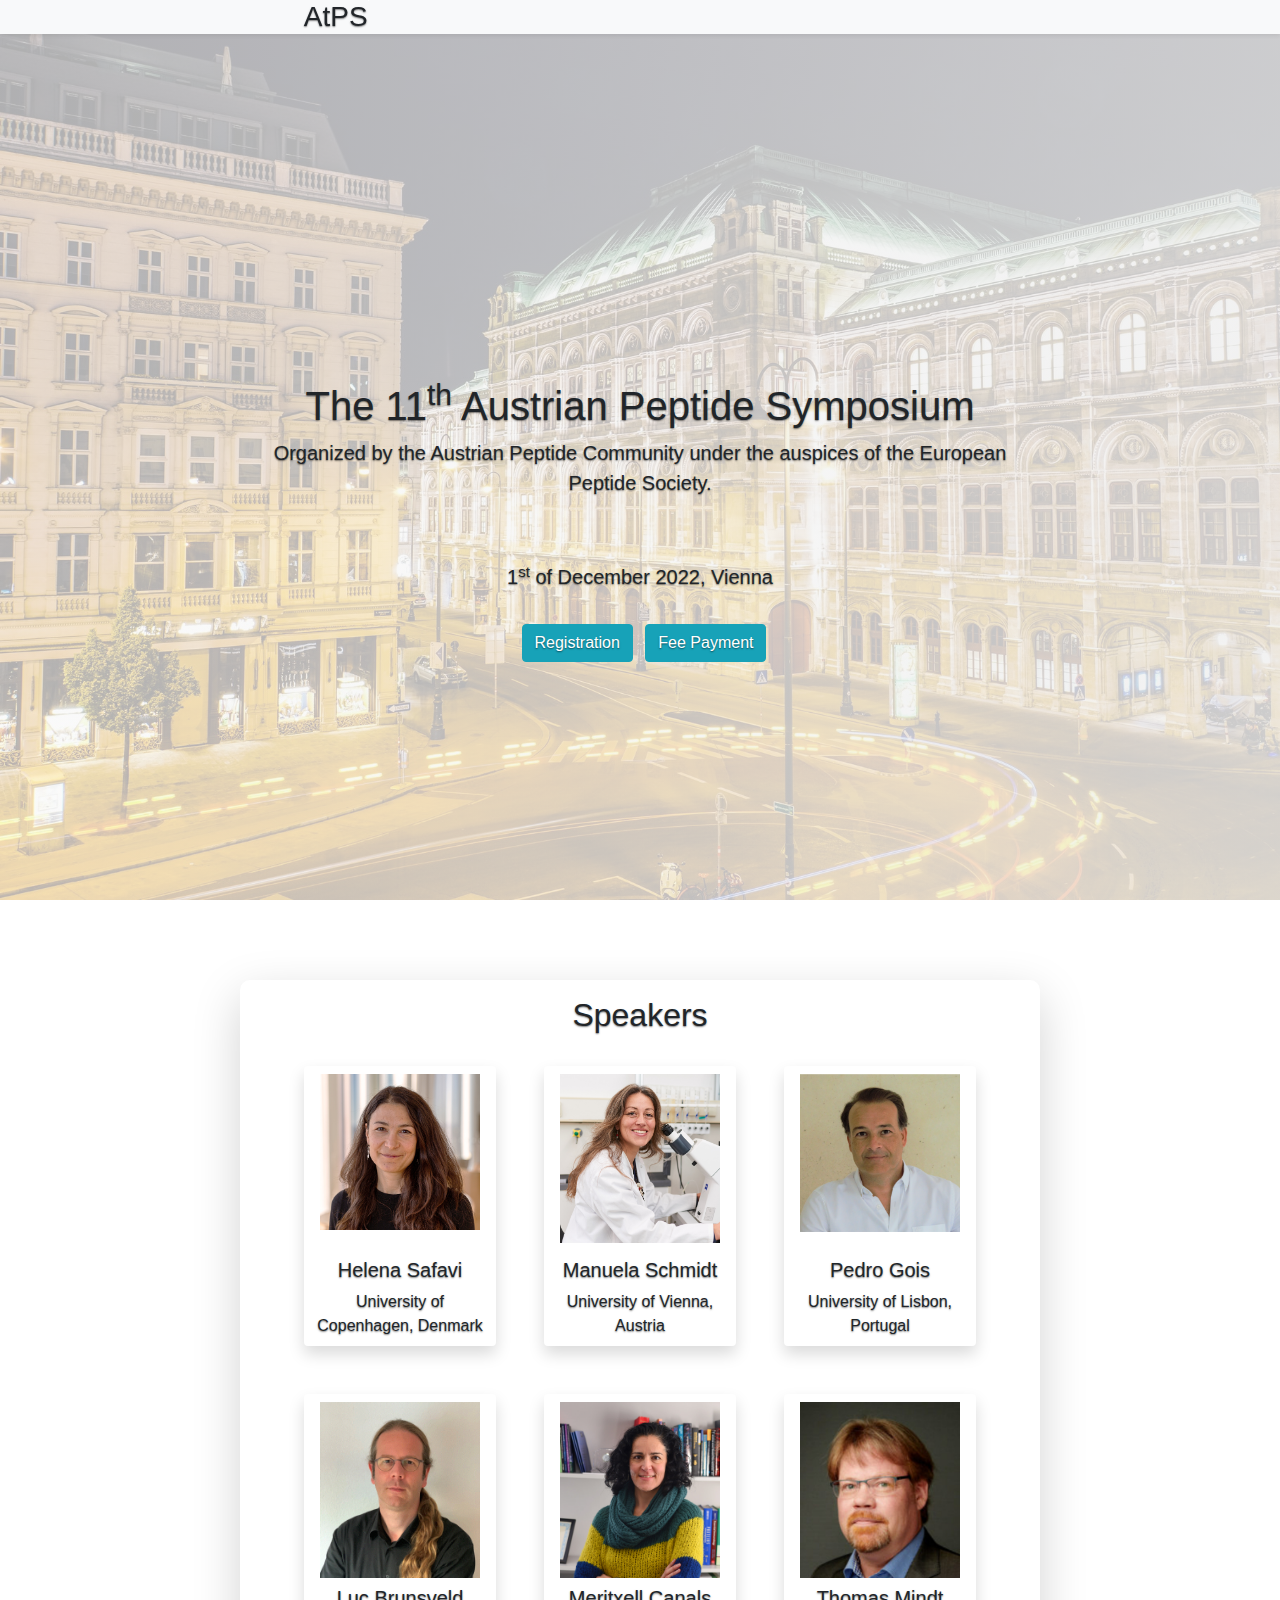
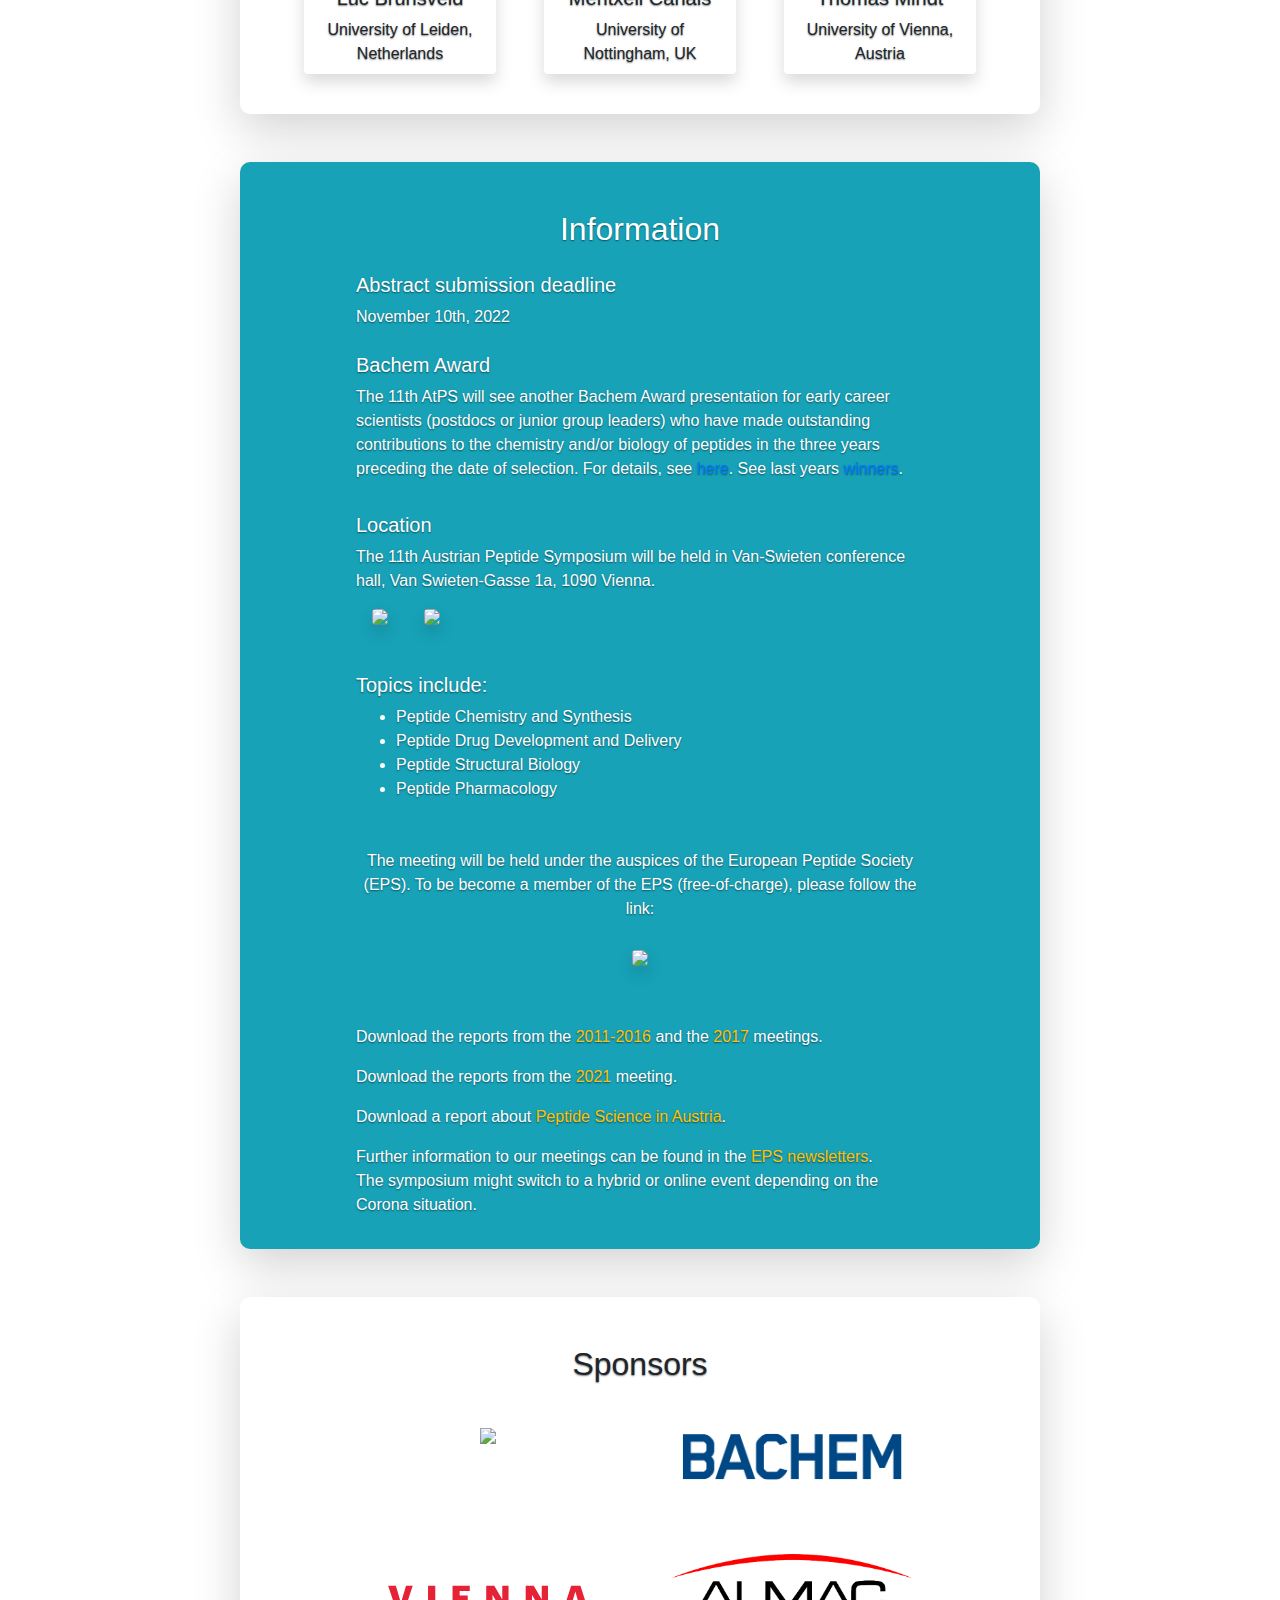
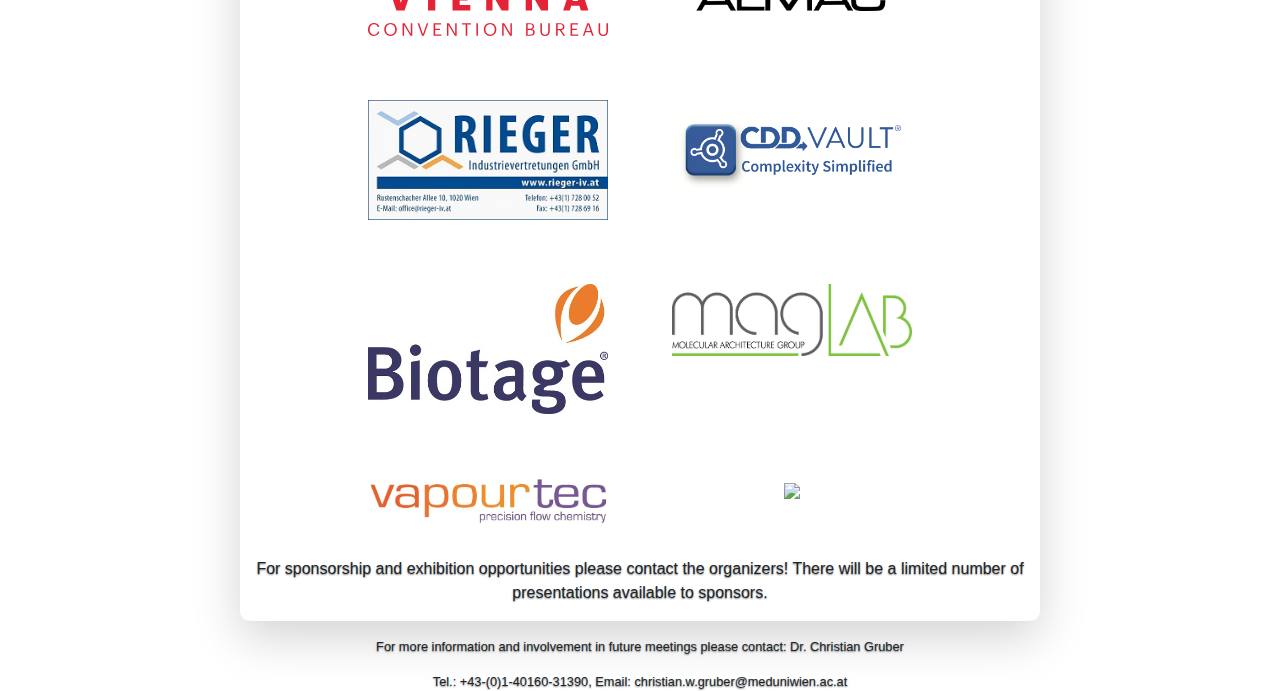
==== index.html @ 0e9b8c6a "Update sponsors" ====
<!doctype html>
<html lang="en">
  <head>
    <meta charset="utf-8">
    <meta name="viewport" content="width=device-width, initial-scale=1, shrink-to-fit=no">
    <meta name="image" property="og:image" content="https://austrianpeptides.org/img/atpsLogo.png">
    <title>Austrian Peptide Symposium</title>

    <!-- Bootstrap core CSS -->
    <link href="css/bootstrap.css" rel="stylesheet">

    <link href="css/styles.css" rel="stylesheet">
    <link rel="shortcut icon" type="image/jpg" href="favicon.ico"/>

  </head>
  <body class="text-center" id="background-picture">
    <div class="main-container w-100 h-100 p-3 mx-auto flex-column">
      <header class="masthead position-fixed fixed-top bg-light shadow-sm">
        <div class="w-100 d-flex justify-content-around">
          <div>
            <h3 class="masthead-brand">AtPS</h3>
	    <div style="width:1px; height:1px; overflow:hidden">
	    <img src="img/atpsLogo.png" /></div>
          </div>
          <div>
            <nav class="nav nav-masthead justify-content-center">
            </nav>
          </div>
        </div>
      </header>

      <div class="page d-flex align-items-center w-100 h-100" id="home">
        <div>
          <h1 class="main-heading">The 11<sup>th</sup> Austrian Peptide Symposium</h1>
          <p class="lead">Organized by the Austrian Peptide Community under the auspices of the European Peptide Society.</p>
          <p class="lead pt-5">1<sup>st</sup> of December 2022, Vienna </p>
          <div>
	    <a class="btn btn-info mt-3 ml-2" href="register">Registration</a>
	    <a class="btn btn-info mt-3 ml-2"
		      href="https://payment.meduniwien.ac.at/peptidsymposium/">
	      Fee Payment</a>
          </div>
        </div>
      </div>

      <div class="page shadow-lg bg-white p-3" id="speakers">
        <h2>Speakers</h2>
        <div class="d-flex justify-content-center flex-wrap">
          <div class="speaker m-4 p-2 shadow rounded">
            <div class="profile-pic">
	      <img src="img/Safav.jpg"></div>
              <h5 class="mt-2">Helena Safavi</h5>
              <div>University of Copenhagen, Denmark</div>
          </div>
	  <div class="speaker m-4 p-2 shadow rounded">
            <div class="profile-pic">
	      <img src="img/schmidt.jpg"></div>
              <h5 class="mt-2">Manuela Schmidt</h5>
              <div>University of Vienna, Austria</div>
          </div>
	  <div class="speaker m-4 p-2 shadow rounded">
            <div class="profile-pic">
	      <img src="img/gois.png"></div>
              <h5 class="mt-2">Pedro Gois</h5>
              <div>University of Lisbon, Portugal</div>
          </div>
	  <div class="speaker m-4 p-2 shadow rounded">
            <div class="profile-pic">
	      <img src="img/brunsveld.gif"></div>
              <h5 class="mt-2">Luc Brunsveld</h5>
              <div>University of Leiden, Netherlands</div>
          </div>
	  <div class="speaker m-4 p-2 shadow rounded">
            <div class="profile-pic">
	      <img src="img/meri.jpg"></div>
              <h5 class="mt-2">Meritxell Canals</h5>
              <div>University of Nottingham, UK</div>
	  </div>
	  <div class="speaker m-4 p-2 shadow rounded">
            <div class="profile-pic">
	      <img src="img/mindt.jpg"></div>
              <h5 class="mt-2">Thomas Mindt</h5>
              <div>University of Vienna, Austria</div>
	  </div>
        </div>
      </div>


      <div class="page shadow-lg bg-info text-white" id="info">
        <h2>Information</h2>
        <div class="d-flex justify-content-center flex-wrap">
	  <div class="p-3 text-left w-75">
	    <h5>Abstract submission deadline</h5>
	    <div>November 10th, 2022</div>
	    <h5 class="mt-4">Bachem Award</h5>
	    <div>
	      The 11th AtPS will see another Bachem Award presentation for early career scientists (postdocs or junior group leaders) who have made outstanding contributions to the chemistry and/or biology of peptides in the three years preceding the date of selection. For details, see <a href="files/Announcement_AtPSAward_2022.pdf">here</a>. See last years <a href="bachem-award">winners</a>.
	    </div>
	  </div>
          <div class="p-3 text-left w-75">
            <h5>Location</h5>
            <div>
              The 11th Austrian Peptide Symposium will be held in Van-Swieten conference hall, Van Swieten-Gasse 1a, 1090 Vienna.</div>
            <img class="w-75 rounded shadow m-3" src="https://www.meduniwien.ac.at/pharmakologie/ms/images/VanSiweten%20Lageplan.gif">
            <img class="w-75 rounded shadow m-3" src="https://www.meduniwien.ac.at/pharmakologie/ms/images/Van%20Swieten%20Saal.jpg">
          </div>
          <!-- <div class="p-3 text-left w-75">
               <h5>Accomodation</h5>
               <div>
               For accomodation please contact <a class="text-warning" href="https://www.hotelboltzmann.at/" target="__blank">Hotel Boltzmann</a>, <a class="text-warning" href="https://www.hotelbleckmann.at/en" target="__blank">Hotel-Pension Bleckmann</a> or <a class="text-warning" href="https://www.kremslehnerhotels.at/de/hotel-regina-wien/" target="__blank">Hotel Regina</a>. 
               </div>
               </div> -->
          <div class="p-3 text-left w-75">
            <h5>Topics include:</h5>            
            <ul>
              <li>
                Peptide Chemistry and Synthesis
              </li>
              <li>
                Peptide Drug Development and Delivery
              </li>

              <li>
                Peptide Structural Biology
              </li>
              <li>
                Peptide Pharmacology
              </li>
            </ul>
          </div>
          <div class="p-3 w-75">
            The meeting will be held under the auspices of the European Peptide Society (EPS). To be become a member of the EPS (free-of-charge), please follow the link:
            <div class="p-4"><a href="https://www.eurpepsoc.com/benefits-of-membership/" target="__blank"><img class="shadow rounded" src="https://www.meduniwien.ac.at/pharmakologie/ms/epslogo.gif">
              </a>
            </div>
          </div>
          <div class="p-3 text-left w-75">
            
            <p>
              Download the reports from the <a href="https://www.meduniwien.ac.at/pharmakologie/ms/Report_AtPS2011-2016.pdf" class="text-warning" target="__blank">2011-2016</a> and the <a href="https://www.meduniwien.ac.at/pharmakologie/ms/Report_AtPS2017.pdf" class="text-warning" target="__blank">2017</a> meetings.
            </p>

	    <p>
              Download the reports from the <a href="assets/report2021.pdf" class="text-warning" target="__blank">2021</a> meeting.
            </p>

            <p>
              Download a report about <a href="https://www.meduniwien.ac.at/pharmakologie/ms/Peptide%20Science%20in%20Austria.pdf" class="text-warning" target="__blank">Peptide Science in Austria</a>.
            </p>

            <!-- <p>Download flyer for <a href="assets/atps_2021_flyer.pdf">AtPS2021</a></p> -->

            Further information to our meetings can be found in the <a href="https://www.eurpepsoc.com/eps-newsletter-archive/" class="text-warning" target="__blank">EPS newsletters</a>.
       	    <p>
	      The symposium might switch to a hybrid or online event depending on the Corona situation.
	    </p>
          </div>
        </div>
      </div>
      <div class="page shadow-lg bg-white" id="sponsor">
        <h2>Sponsors</h2>        
        <div class="d-block">
          <div class="d-flex justify-content-center flex-wrap">
            <div class="sponsor m-4 p-2">
              <div class="sponsor-pic">
                <a href="https://www.cem.de/index.html?http://www.cem.de/documents/produkte/peptid/peptidsynthese.htm" target="_blank" rel="noopener noreferrer"><img src="https://www.meduniwien.ac.at/pharmakologie/ms/images/logos%20AtPS%20sponsors/CEM_small.jpg"></a>
              </div>
            </div>
	    <div class="sponsor m-4 p-2">
	      <div class="sponsor-pic">
		<img src="img/sponsors/bachem.png">
	      </div>
	    </div>
	    <div class="sponsor m-4 p-2">
	      <div class="sponsor-pic">
		<img src="img/sponsors/Logo_vcb.svg">
	      </div>
	    </div>
	    <!-- <div class="sponsor m-4 p-2">
		 <div class="sponsor-pic">
                 <img src="img/sponsors/gpt.png">
		 </div>
		 </div> -->
	    <div class="sponsor m-4 p-2">
              <div class="sponsor-pic">
                <img src="img/sponsors/almac.png">
              </div>
            </div>
	    <div class="sponsor m-4 p-2">
	      <div class="sponsor-pic">
		<img src="img/sponsors/rieger.jpg">
	      </div>
	    </div>
	    <!-- <div class="sponsor m-4 p-2">
		 <div class="sponsor-pic">
		 <img src="img/sponsors/sciex.png">
		 </div>
		 </div> -->
	    <!-- <div class="sponsor m-4 p-2">
		 <div class="sponsor-pic">
		 <img src="img/sponsors/bruker.png">
		 </div>
		 </div> -->
	    <div class="sponsor m-4 p-2">
	      <div class="sponsor-pic">
		<img src="img/sponsors/cdd.png">
	      </div>
	    </div>
	    <div class="sponsor m-4 p-2">
	      <div class="sponsor-pic">
		<img src="img/sponsors/biotage.jpg">
	      </div>
	    </div>
	    <div class="sponsor m-4 p-2">
	      <div class="sponsor-pic">
		<img src="img/sponsors/maglab.png">
	      </div>
	    </div>
	    <div class="sponsor m-4 p-2">
	      <div class="sponsor-pic">
		<img src="img/sponsors/vapourtec.jpg">
	      </div>
	    </div>
	    <div class="sponsor m-4 p-2">
	      <div class="sponsor-pic">
		<img src="https://www.meduniwien.ac.at/pharmakologie/ms/epslogo.gif">
	      </div>
	    </div>
          </div>
          <div class="pb-3">
            For sponsorship and exhibition opportunities please contact the organizers! There will be a limited number of presentations available to sponsors.
          </div>
        </div>
      </div>

      <footer class="mastfoot">
        <div class="inner">
          <small>
            <p>
              For more information and involvement in future meetings please contact: Dr. Christian Gruber</p>
            <p>
              Tel.: +43-(0)1-40160-31390, Email: christian.w.gruber@meduniwien.ac.at
            </p>
          </small>
        </div>
      </footer>

    </div>
  </body>
</html>
---- css/styles.css ----
.btn-secondary,
.btn-secondary:hover,
.btn-secondary:focus {
  color: #333;
  text-shadow: none;
  background-color: #fff;
  border: .05rem solid #fff;
}

html,
body {
    height: 100%;
    scroll-behavior:smooth;
}

br {
  margin: 0.5rem
}

body {
  display: -ms-flexbox;
  /* display: flex; */
  text-shadow: 0 .05rem .1rem rgba(0, 0, 0, .5);
}

#background-picture {
    background: linear-gradient(to right, rgba(250, 250, 250, 0.7), rgba(240, 240, 240, 0.85)), url(../img/vienna-oper.jpg);
    background-size: cover;
    background-repeat: no-repeat;
    background-attachment: fixed;
}

.main-container {
  max-width: 52em;
}

.masthead {
  margin-bottom: 2rem;
}

.masthead-brand {
  margin-bottom: 0;
}

.nav-masthead .nav-link {
  padding: .25rem 0;
  font-weight: 700;
  color:  #333;
  background-color: transparent;
  border-bottom: .25rem solid transparent;
}

.nav-masthead .nav-link:hover,
.nav-masthead .nav-link:focus {
  border-bottom-color: rgba(255, 255, 255, .25);
}

.nav-masthead .nav-link + .nav-link {
  margin-left: 1rem;
}

.nav-masthead .active {
  color:  #333;
  border-bottom-color:  #333;
}

@media (min-width: 48em) {
  .masthead-brand {
    float: left;
  }
  .nav-masthead {
    float: right;
  }
}

.page {
    margin-top: 3rem;
    margin-bottom: 1rem;
    padding-top: 3rem;
    border-radius: 10px;
    /* height: 80%; */
}

#speakers {

}

.speaker {
    width: 12em;
}

.profile-pic {
    margin: 0 auto;
    overflow: hidden;
    height: 11em;
    width: 10em;
}

.sponsor-pic {
    margin: 0 auto;
    width: 15em;
}

.sponsor-pic-small {
  margin: 0 auto;
  height: 3em;
}

.sponsor-pic img {
  width: 100%;
}

.profile-pic img{
  width: 10em;
  margin: auto;
}

.main .btn-lg {
  padding: .75rem 1.25rem;
  font-weight: 700;
}

.mastfoot {
  /* color: rgba(255, 255, 255, .5); */
}

#message-overlay {
    position: fixed;
    top: 0;
    left: 0;
    width: 105%;
    height: 100%;
    background-color: rgba(0,0,0,0.8);
    z-index: 1;
}

#loading-overlay {
    animation-duration: 0.7s;
    animation-name: melt;
}

@keyframes melt {
    from {
        position: fixed;
        top: 0;
        left: 0;
        width: 100%;
        height: 100%;
        background: white;
        text-align: center;
        padding-top: 50%;
        display: block;
        font-size: 50px;
        z-index:100;
    }
    
    to {
        position: fixed;
        top: 0;
        left: 0;
        width: 100%;
        height: 100%;
        background: rgba(245, 245, 245);
        text-align: center;
        padding-top: 50%;
        display: none;
        font-size: 50px;
        z-index:100;
    }
}
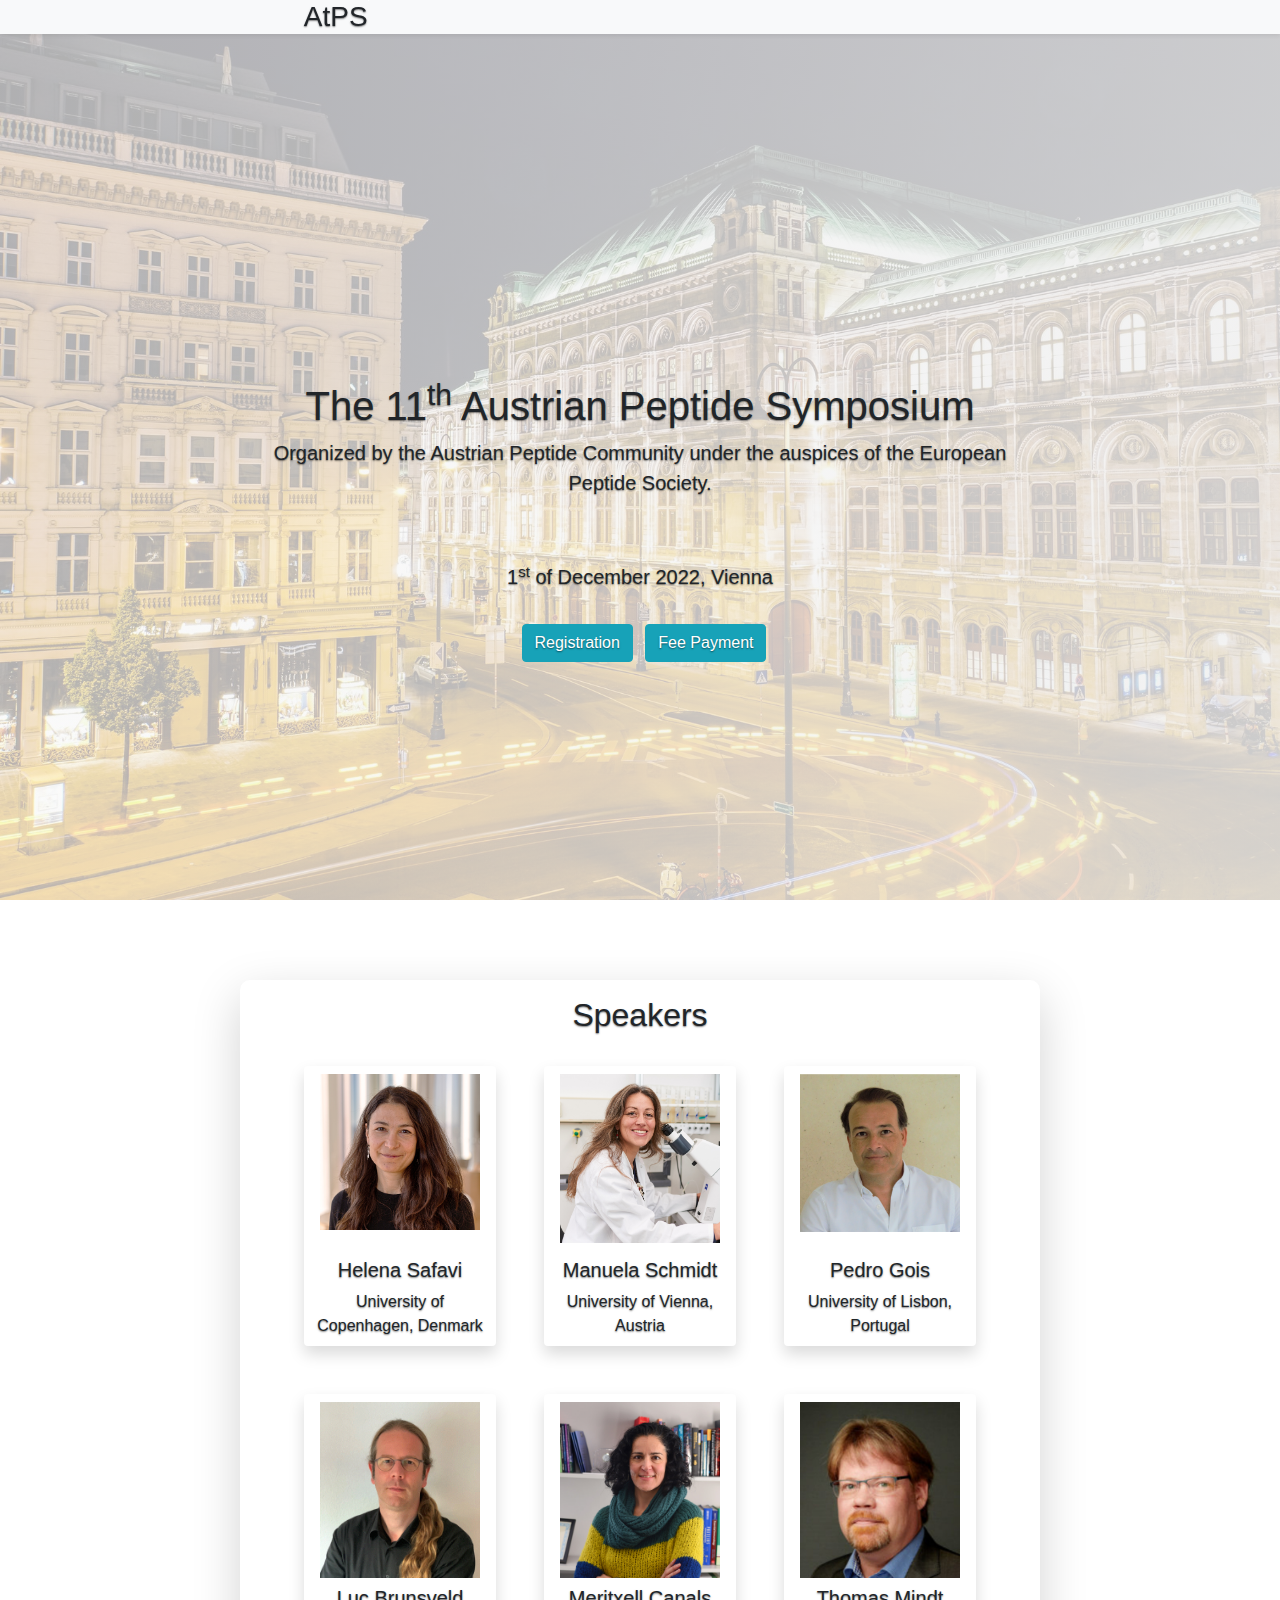
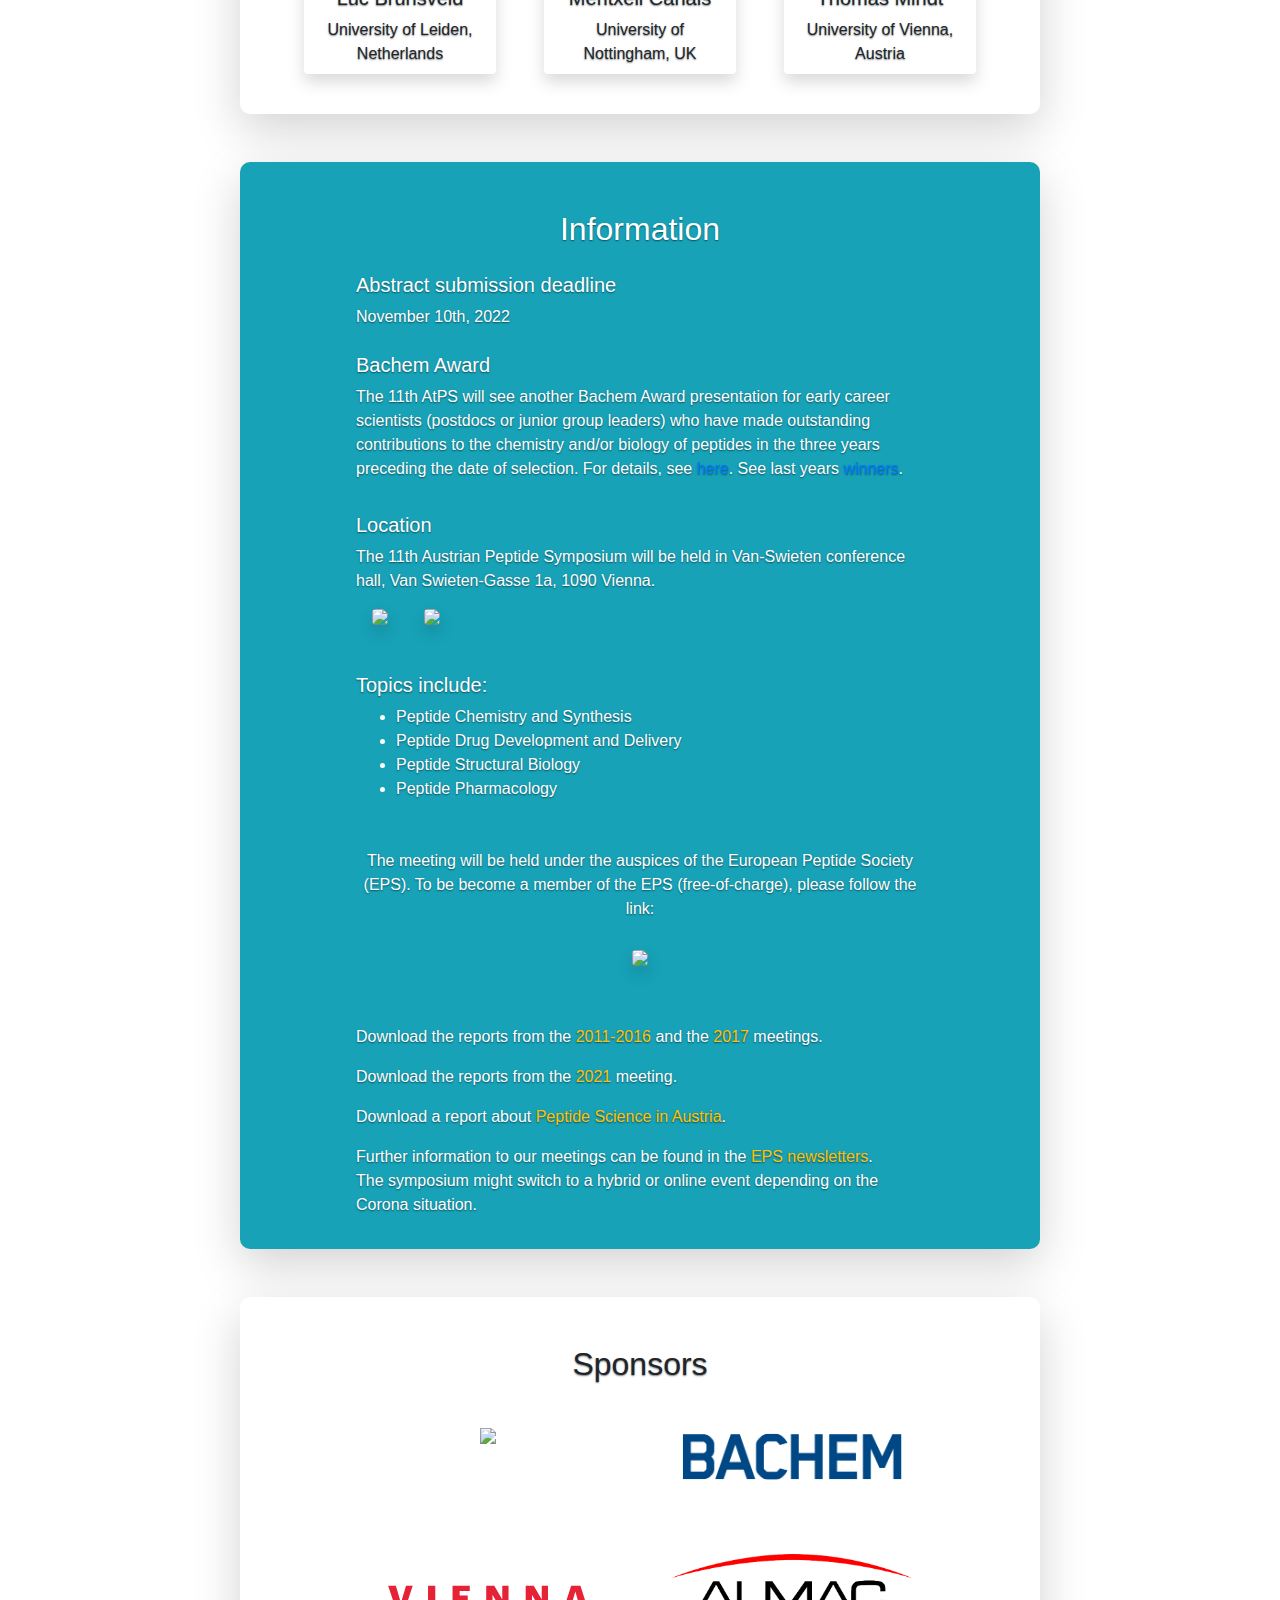
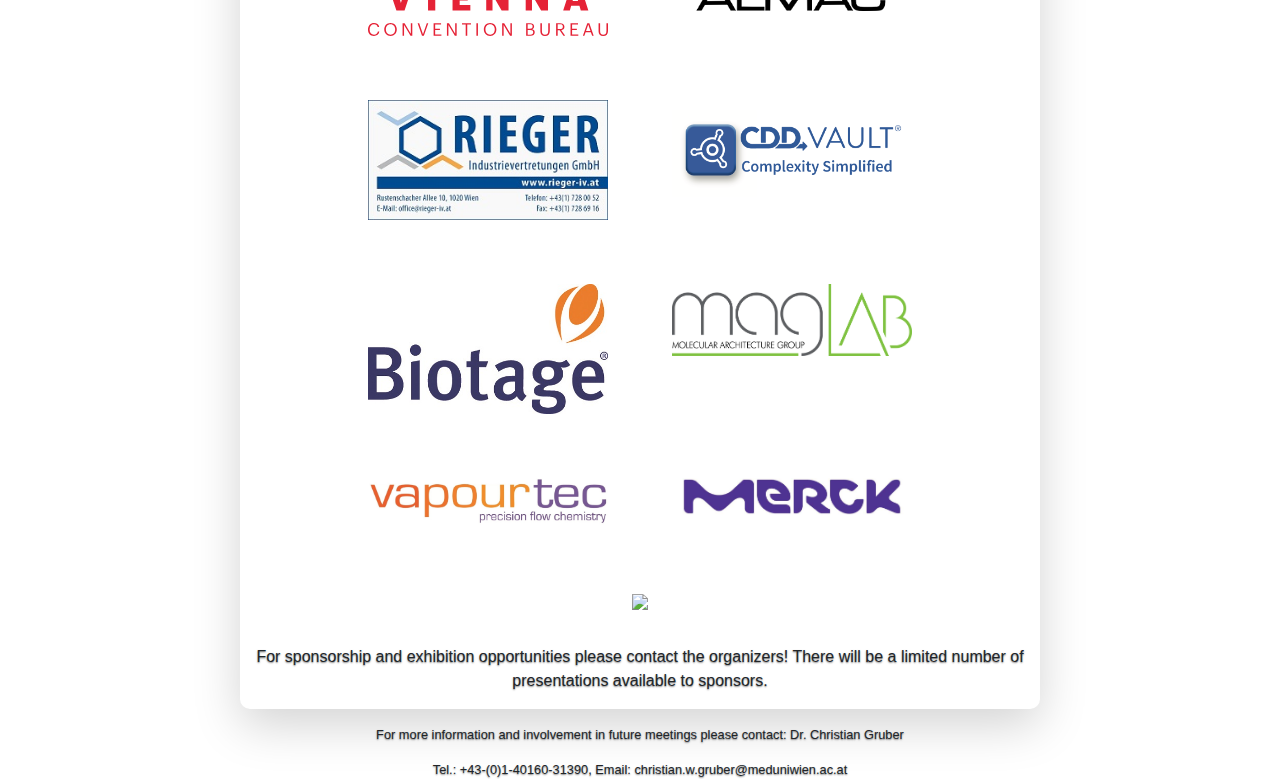
==== commit 556e00b0: "Update sponsors" ====
--- a/index.html
+++ b/index.html
@@ -223,6 +223,11 @@
 	    </div>
 	    <div class="sponsor m-4 p-2">
 	      <div class="sponsor-pic">
+		<img src="img/sponsors/merck.jpg">
+	      </div>
+	    </div>
+	    <div class="sponsor m-4 p-2">
+	      <div class="sponsor-pic">
 		<img src="https://www.meduniwien.ac.at/pharmakologie/ms/epslogo.gif">
 	      </div>
 	    </div>
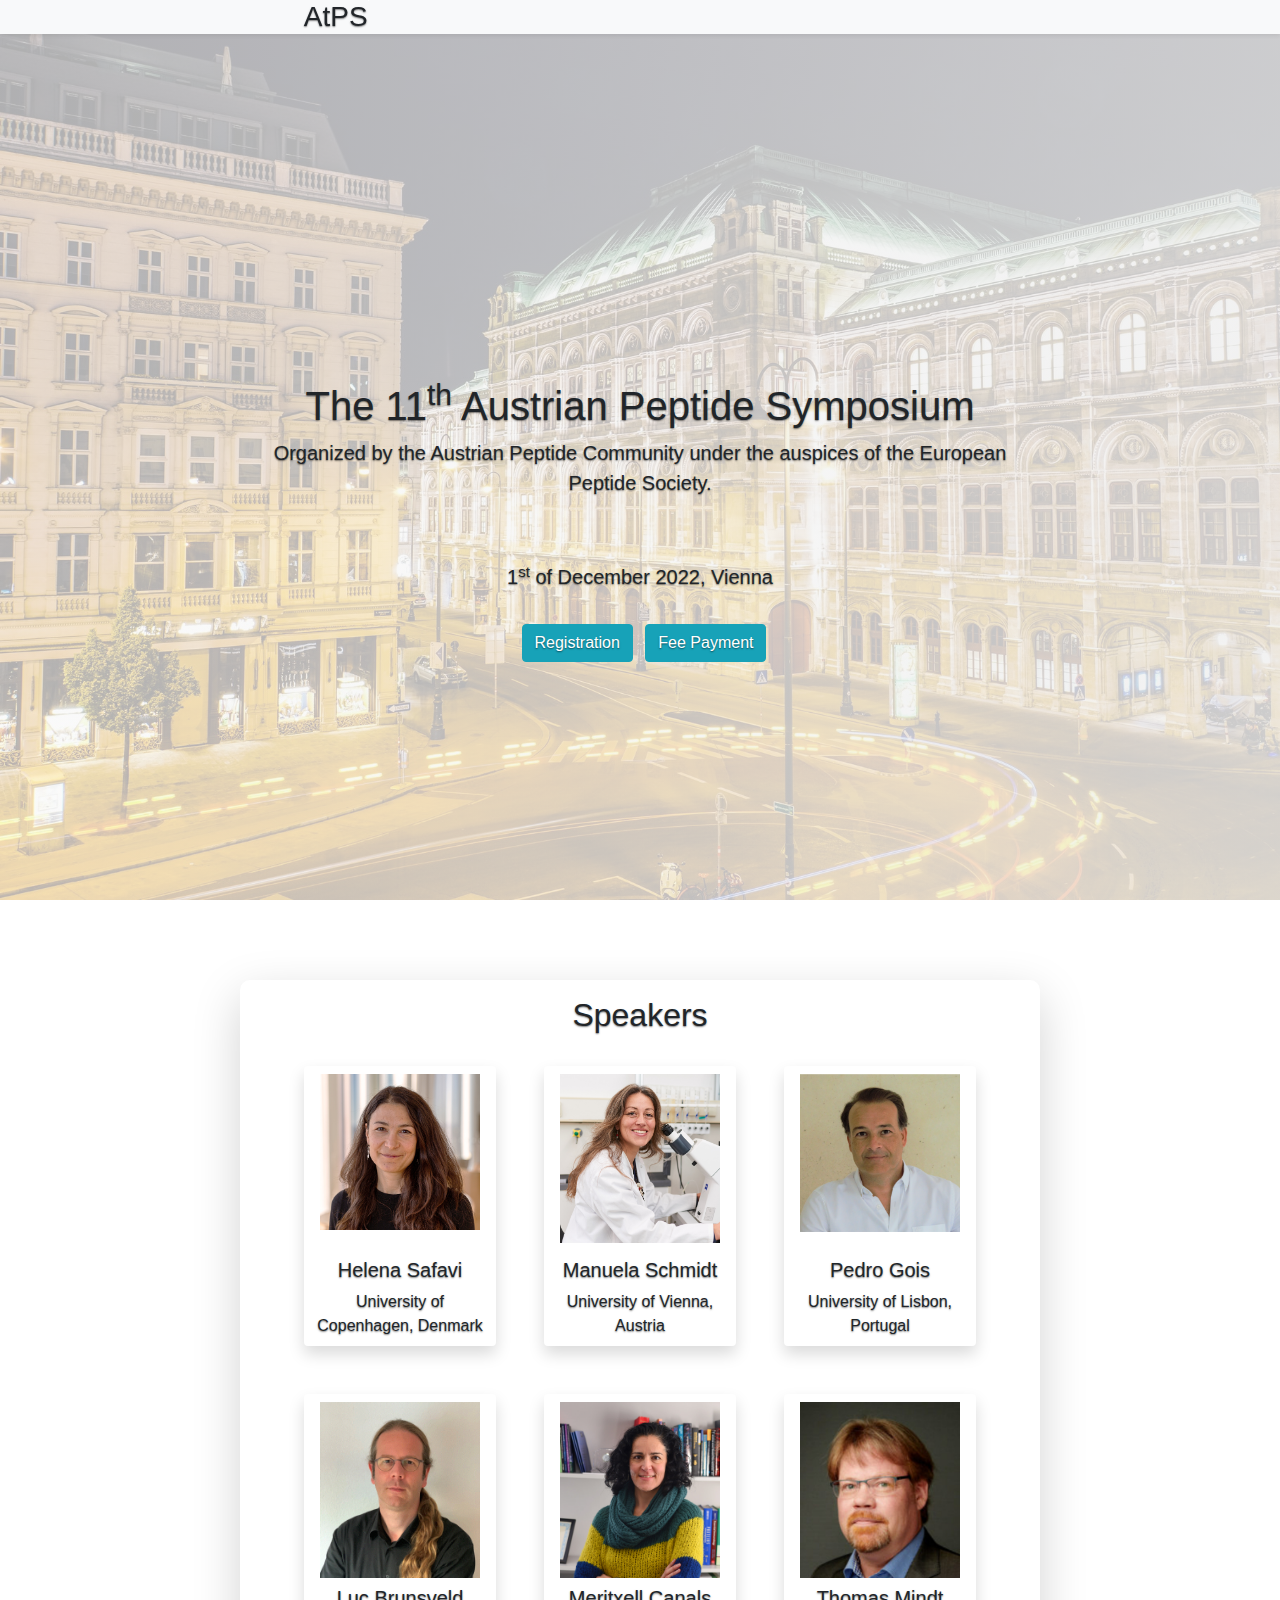
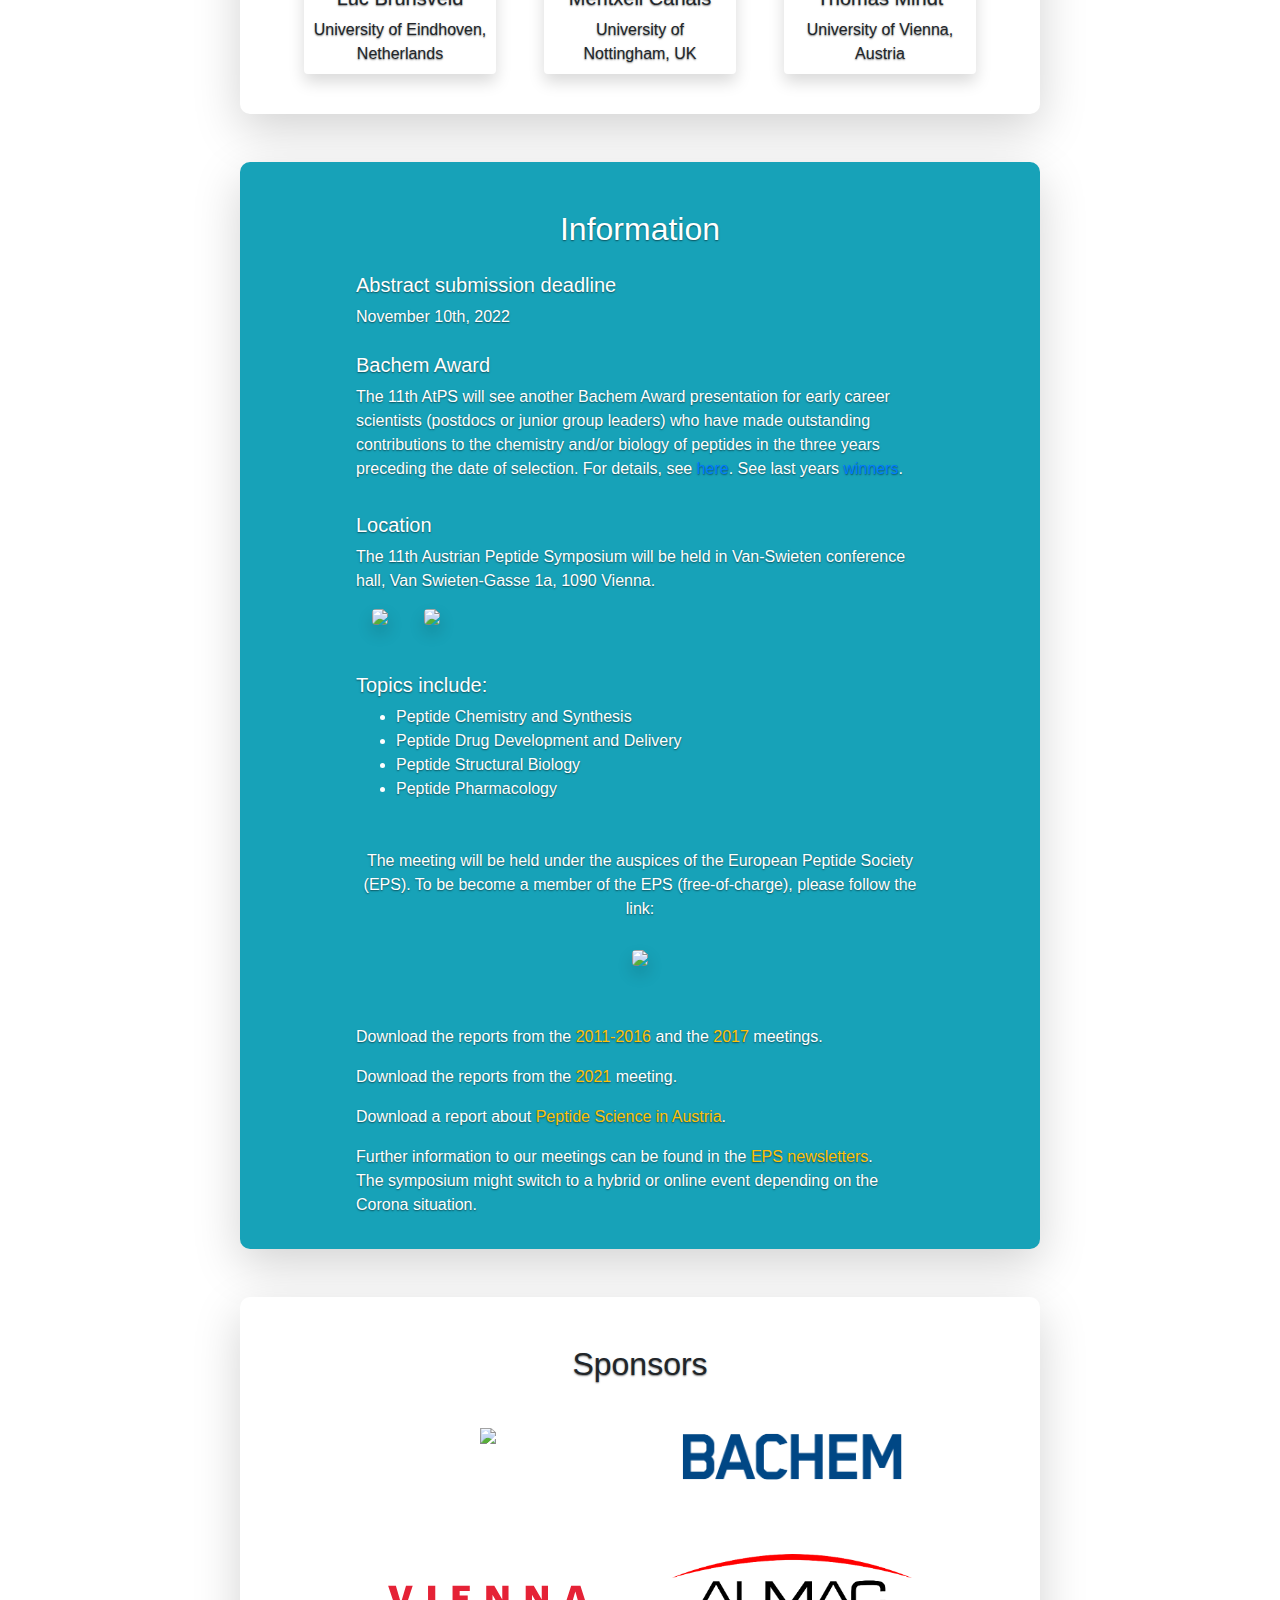
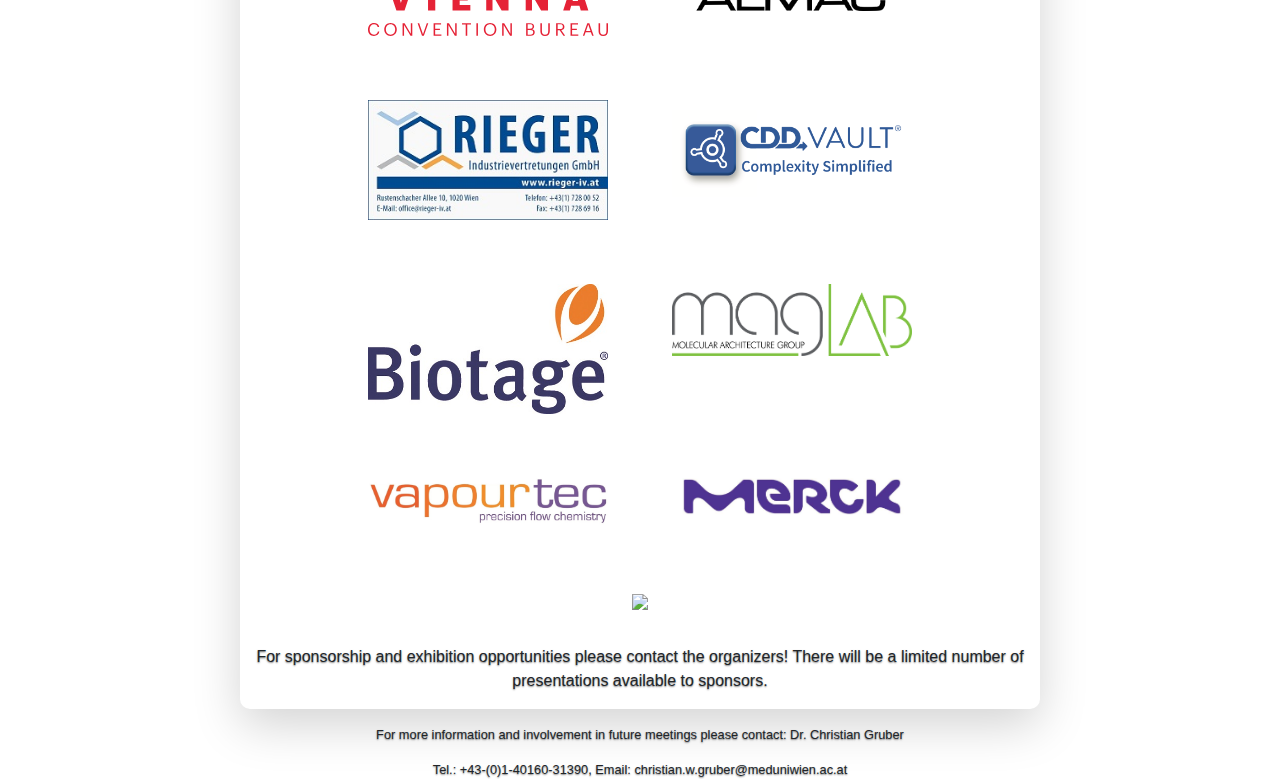
==== commit 86ec4224: "Update speaker" ====
--- a/index.html
+++ b/index.html
@@ -68,7 +68,7 @@
             <div class="profile-pic">
 	      <img src="img/brunsveld.gif"></div>
               <h5 class="mt-2">Luc Brunsveld</h5>
-              <div>University of Leiden, Netherlands</div>
+              <div>University of Eindhoven, Netherlands</div>
           </div>
 	  <div class="speaker m-4 p-2 shadow rounded">
             <div class="profile-pic">
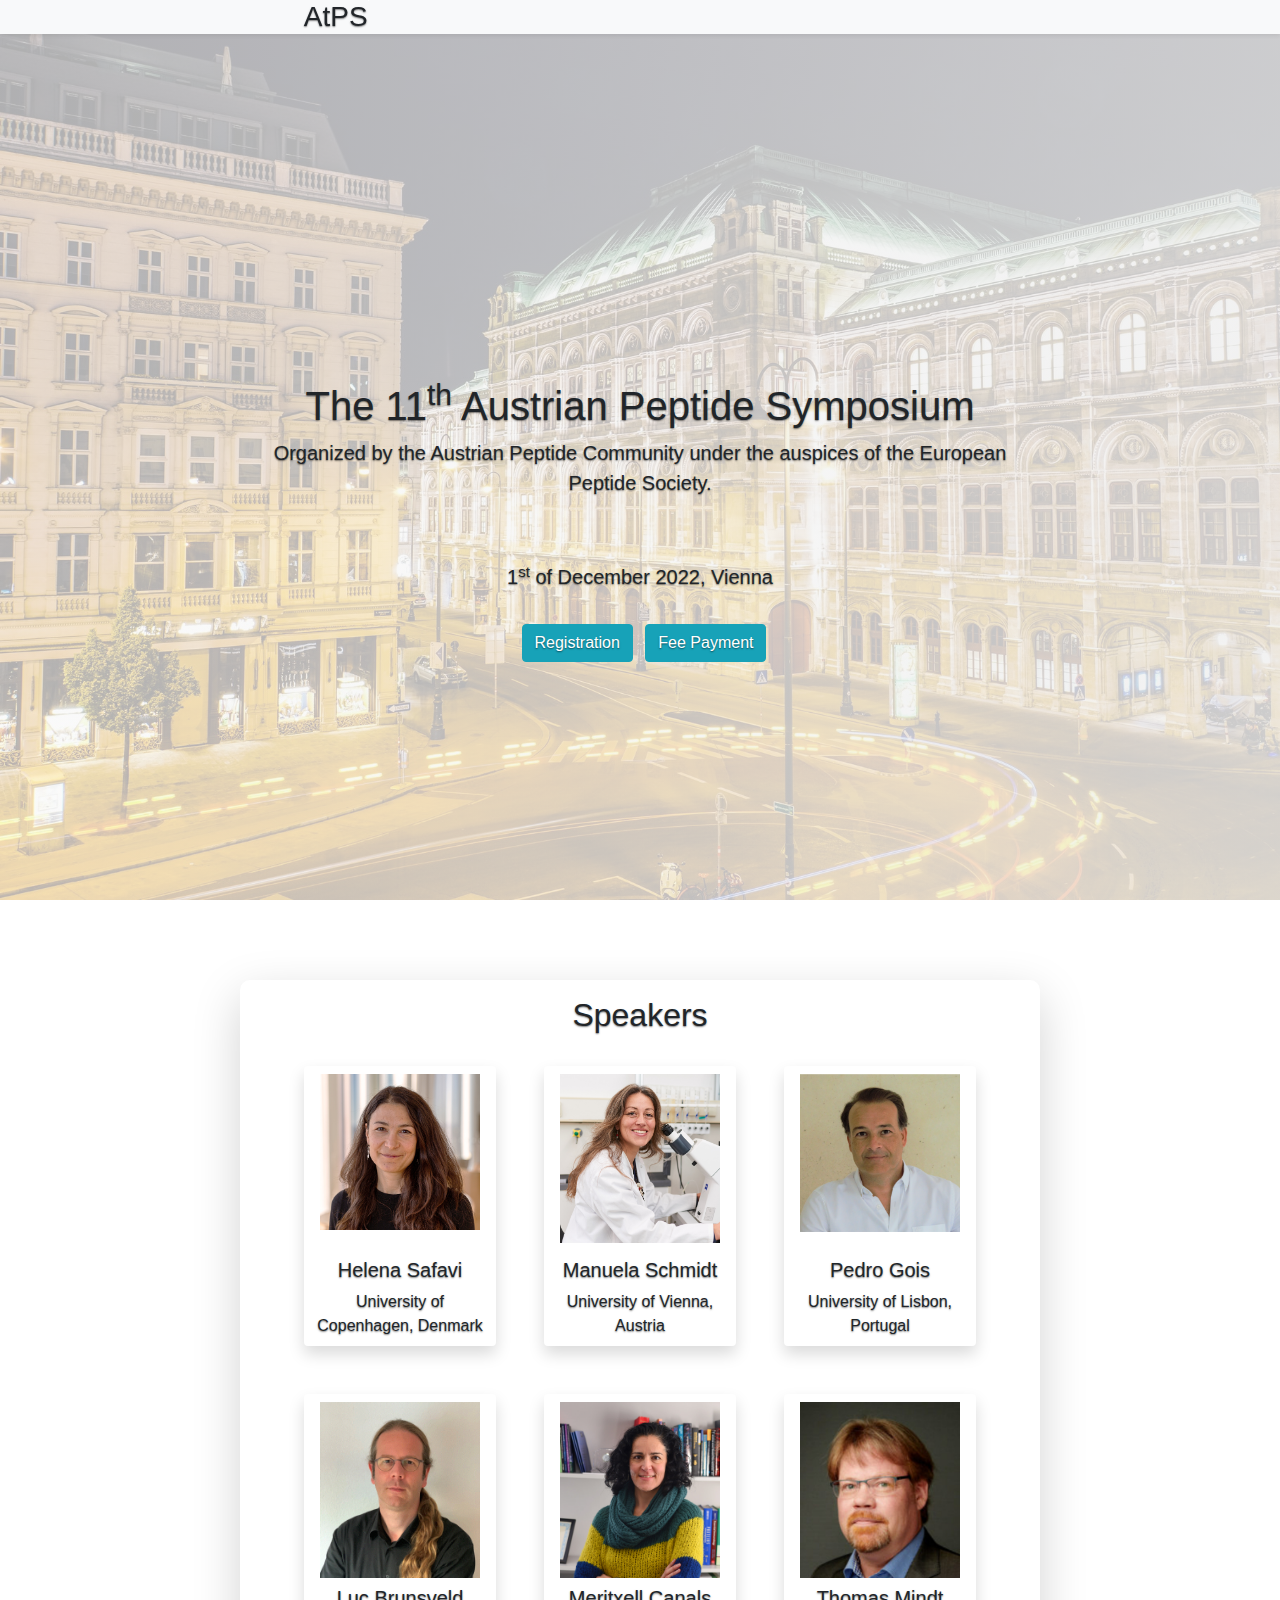
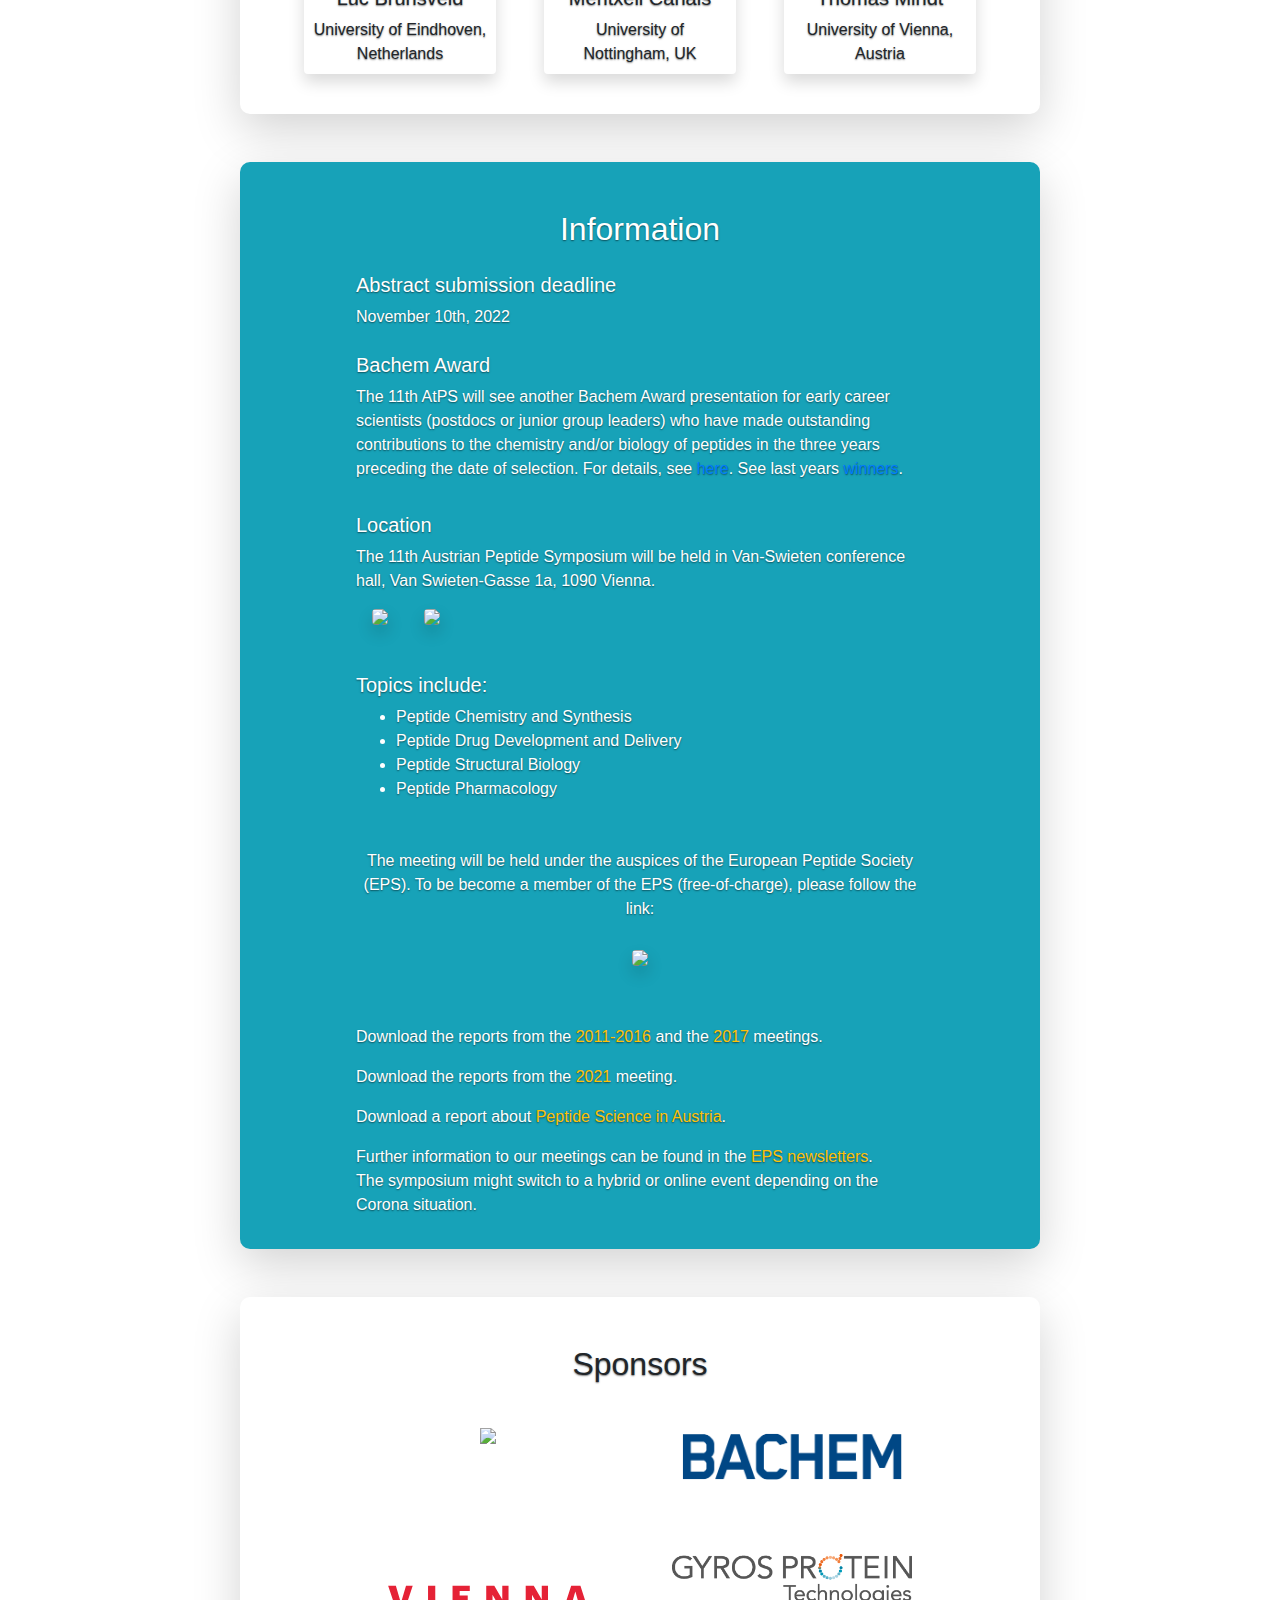
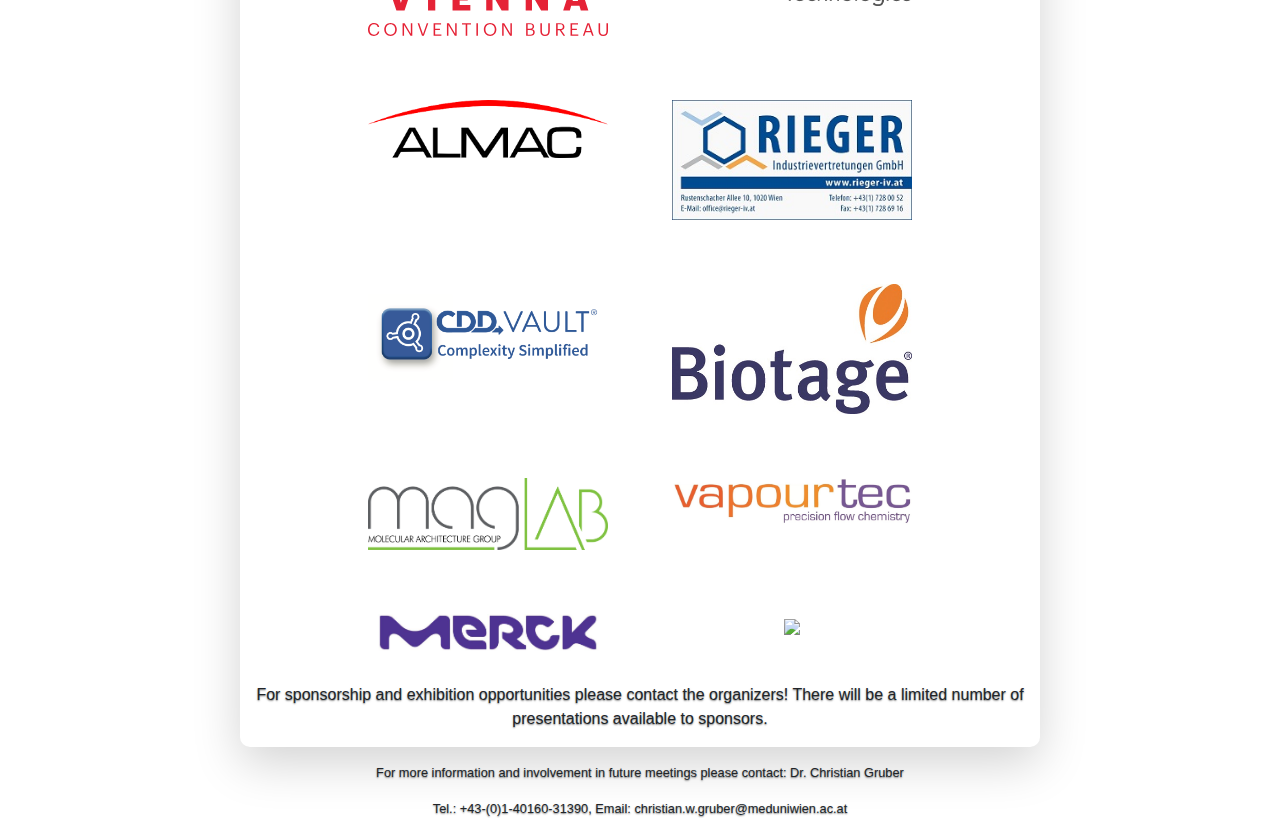
==== commit 8f3b92be: "Add gpt sponsor" ====
--- a/index.html
+++ b/index.html
@@ -176,11 +176,11 @@
 		<img src="img/sponsors/Logo_vcb.svg">
 	      </div>
 	    </div>
-	    <!-- <div class="sponsor m-4 p-2">
-		 <div class="sponsor-pic">
-                 <img src="img/sponsors/gpt.png">
-		 </div>
-		 </div> -->
+	    <div class="sponsor m-4 p-2">
+	      <div class="sponsor-pic">
+                <img src="img/sponsors/gpt.png">
+	      </div>
+	    </div>
 	    <div class="sponsor m-4 p-2">
               <div class="sponsor-pic">
                 <img src="img/sponsors/almac.png">
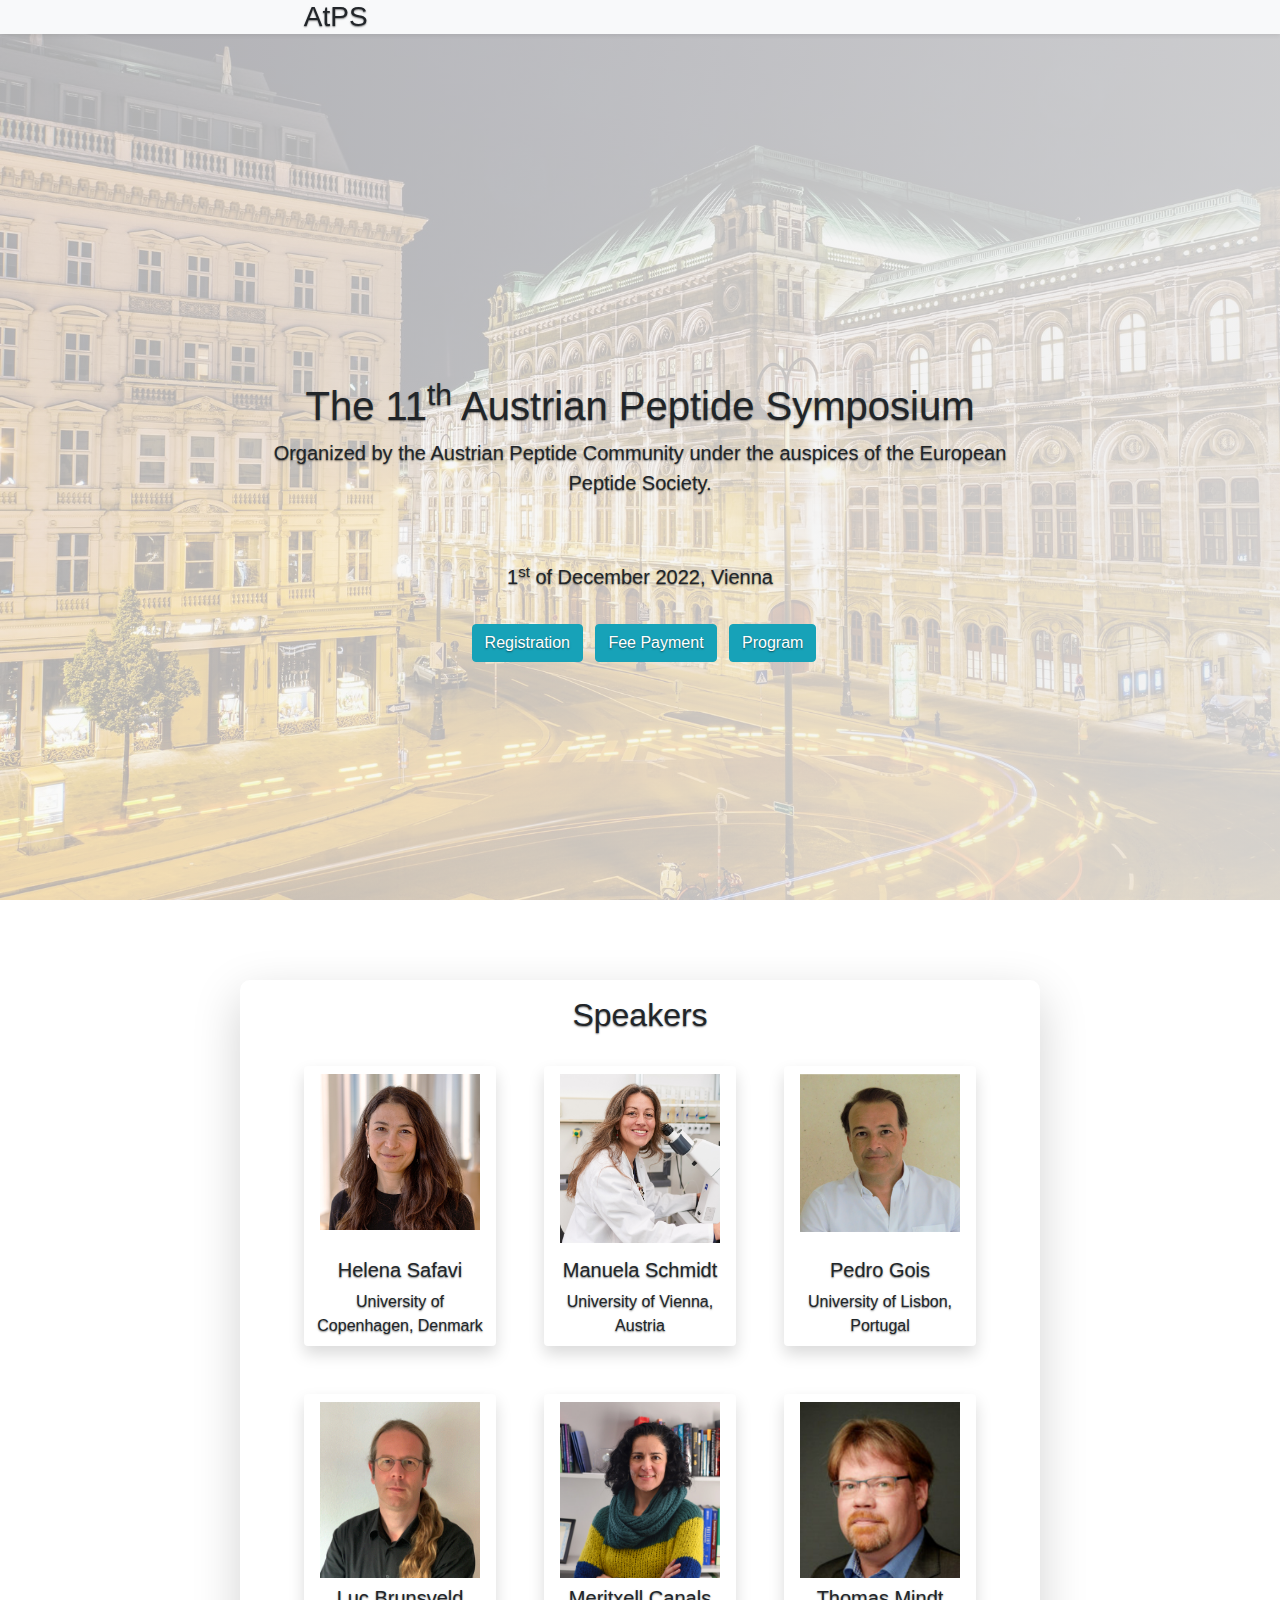
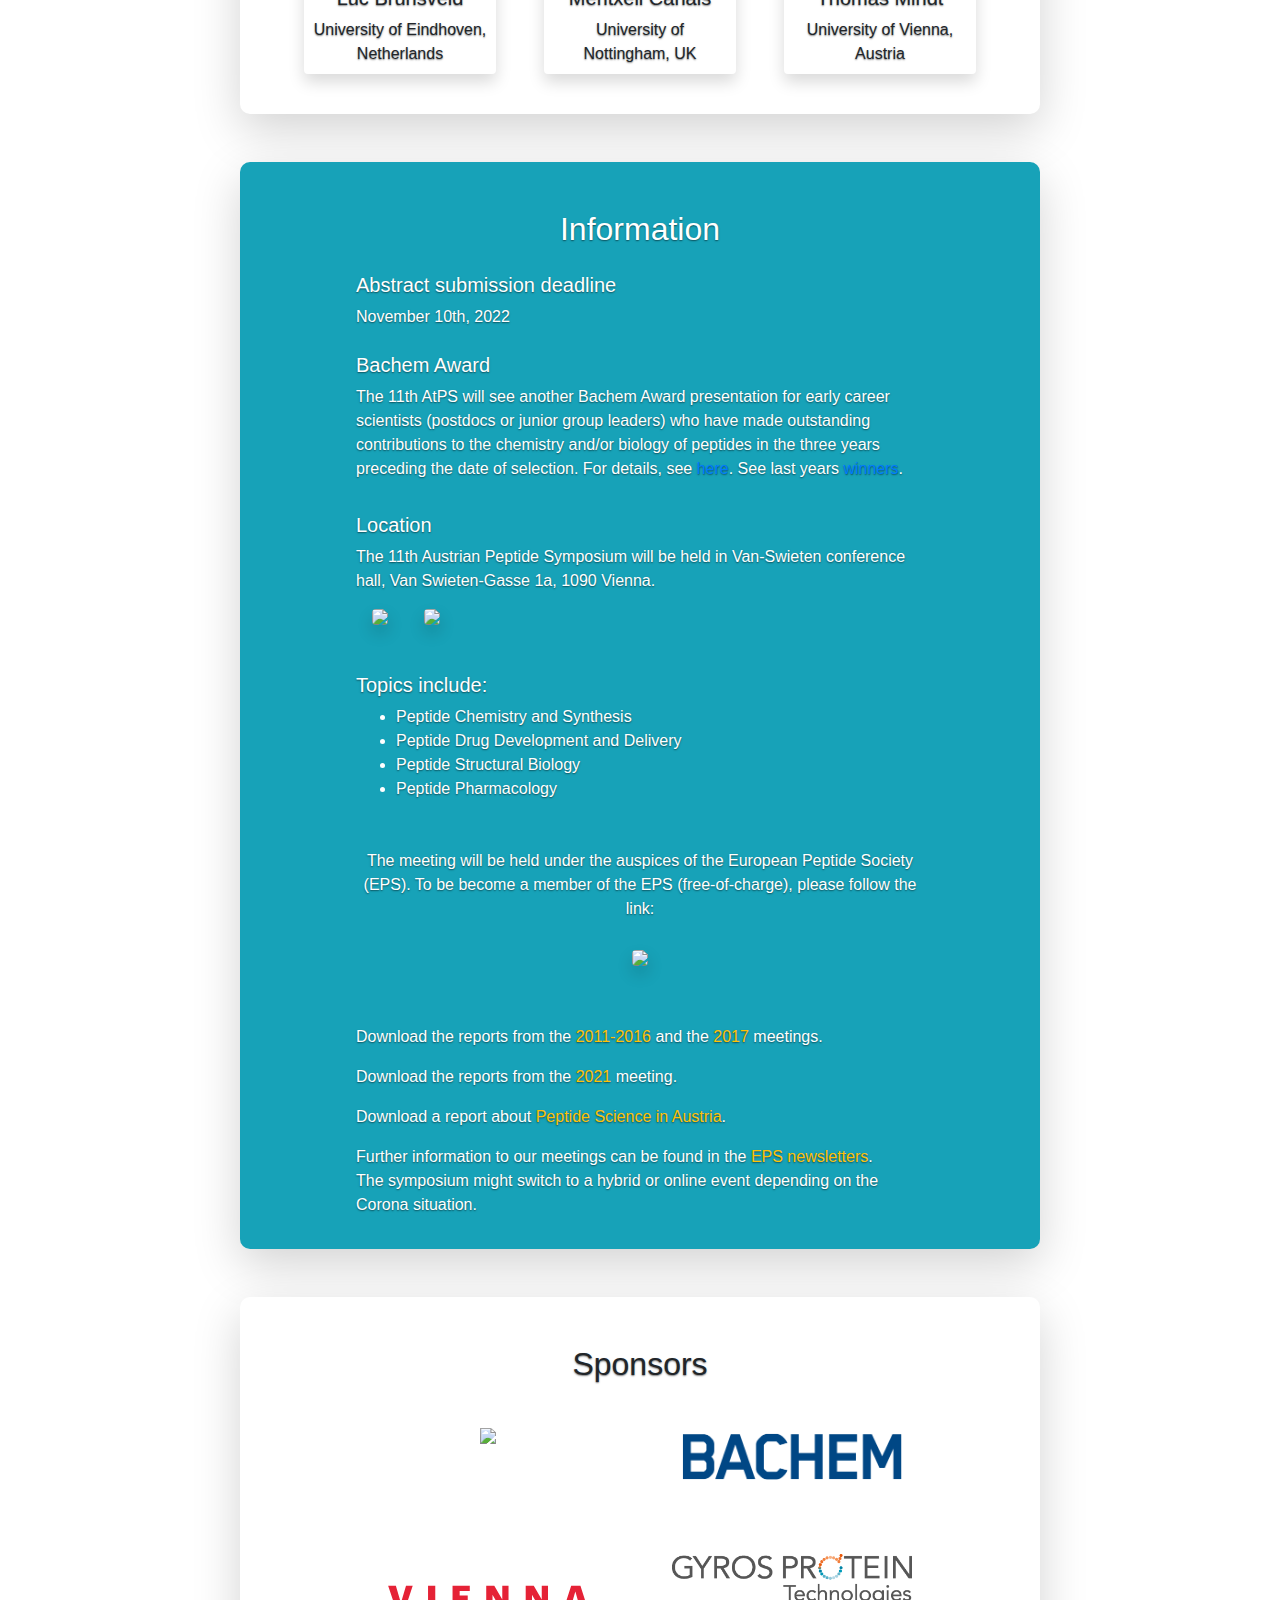
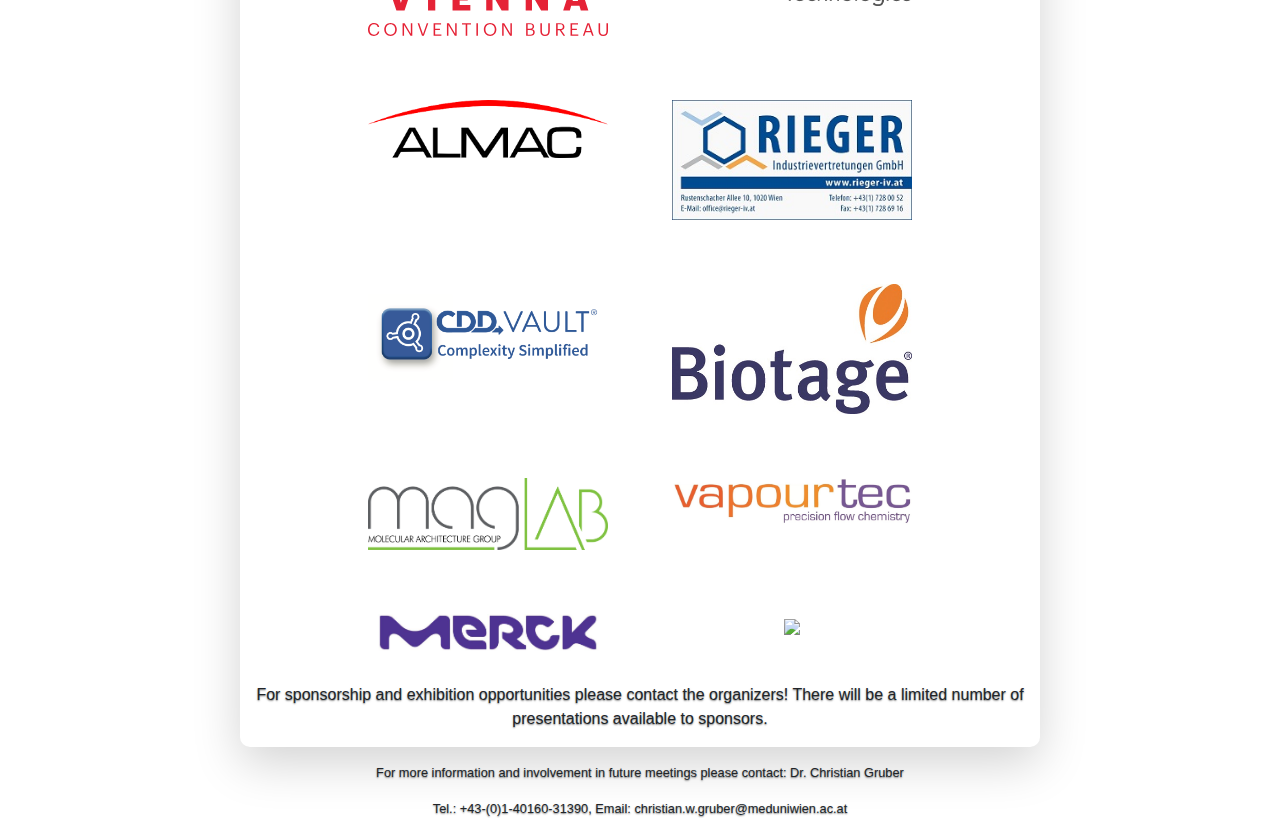
==== commit 8279aae9: "Add program" ====
--- a/index.html
+++ b/index.html
@@ -37,8 +37,9 @@
           <div>
 	    <a class="btn btn-info mt-3 ml-2" href="register">Registration</a>
 	    <a class="btn btn-info mt-3 ml-2"
-		      href="https://payment.meduniwien.ac.at/peptidsymposium/">
+	      href="https://payment.meduniwien.ac.at/peptidsymposium/">
 	      Fee Payment</a>
+	    <a class="btn btn-info mt-3 ml-2" href="files/program.pdf">Program</a>
           </div>
         </div>
       </div>
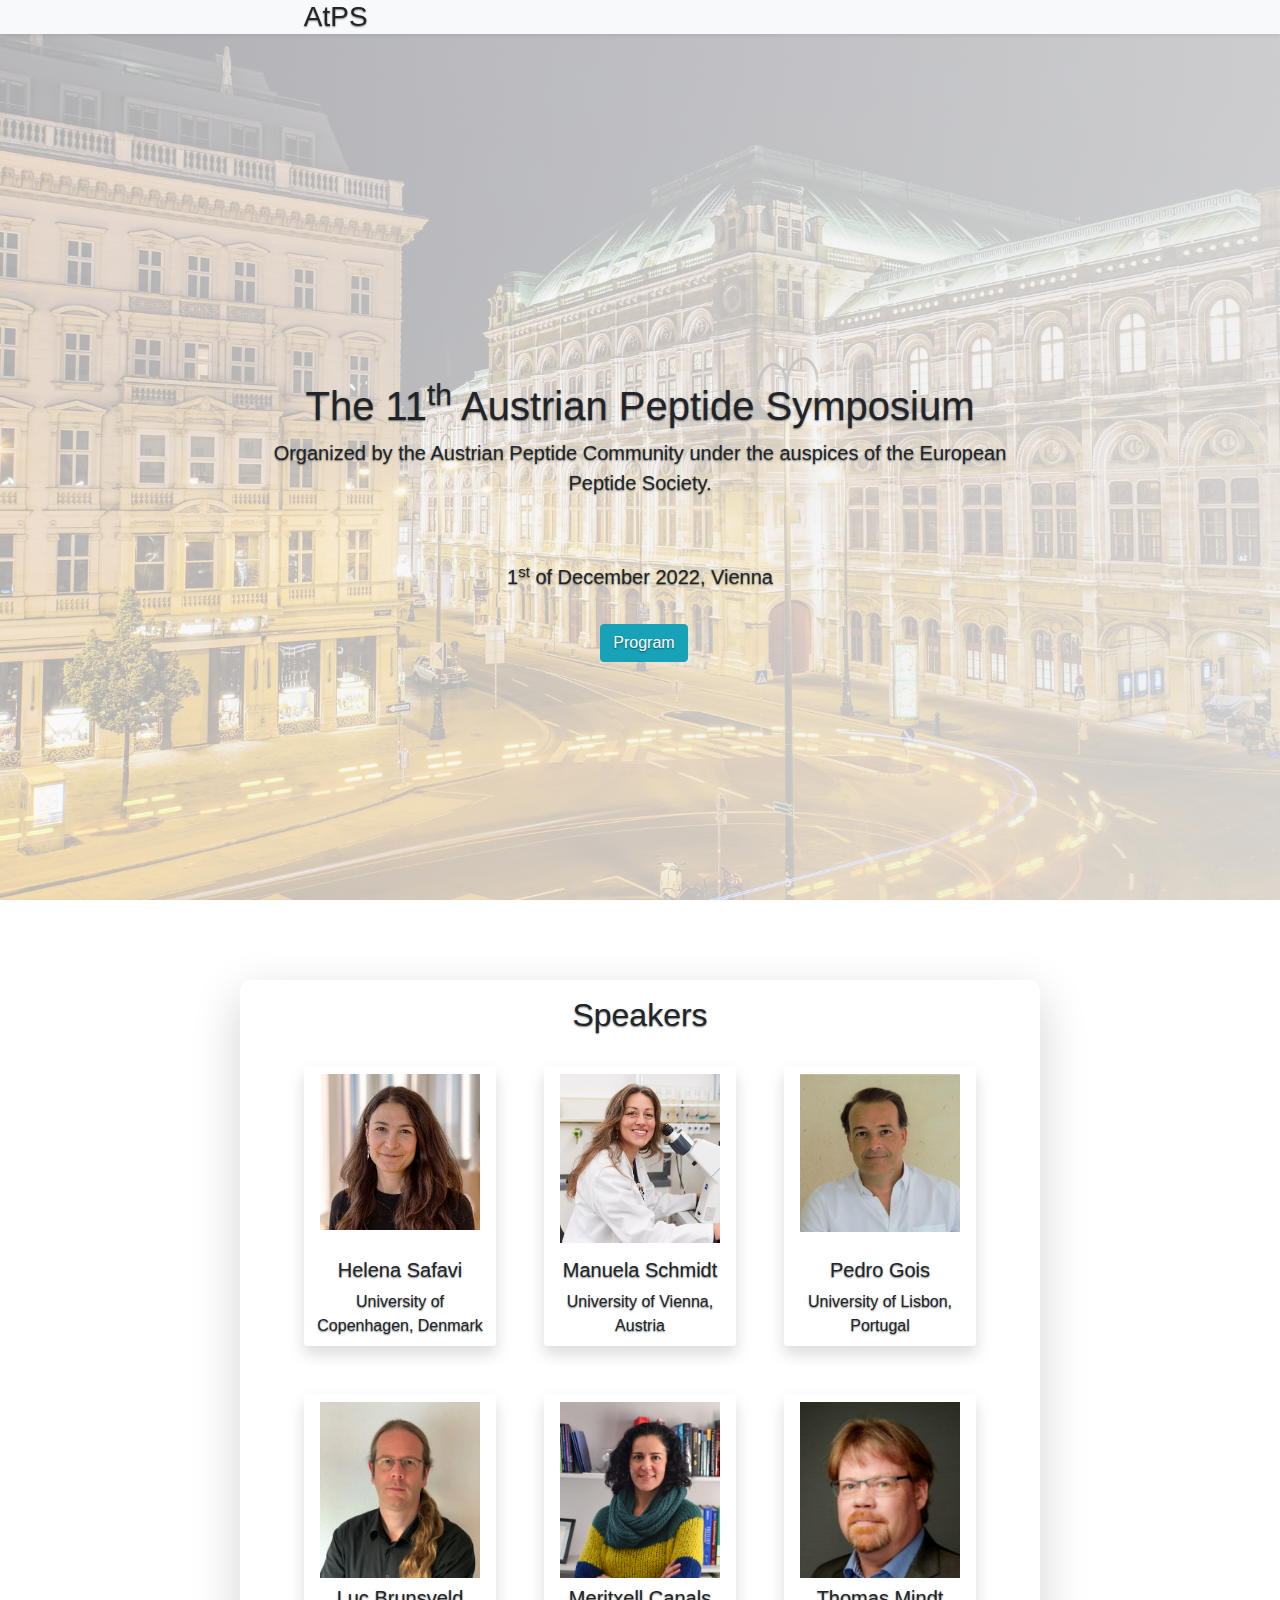
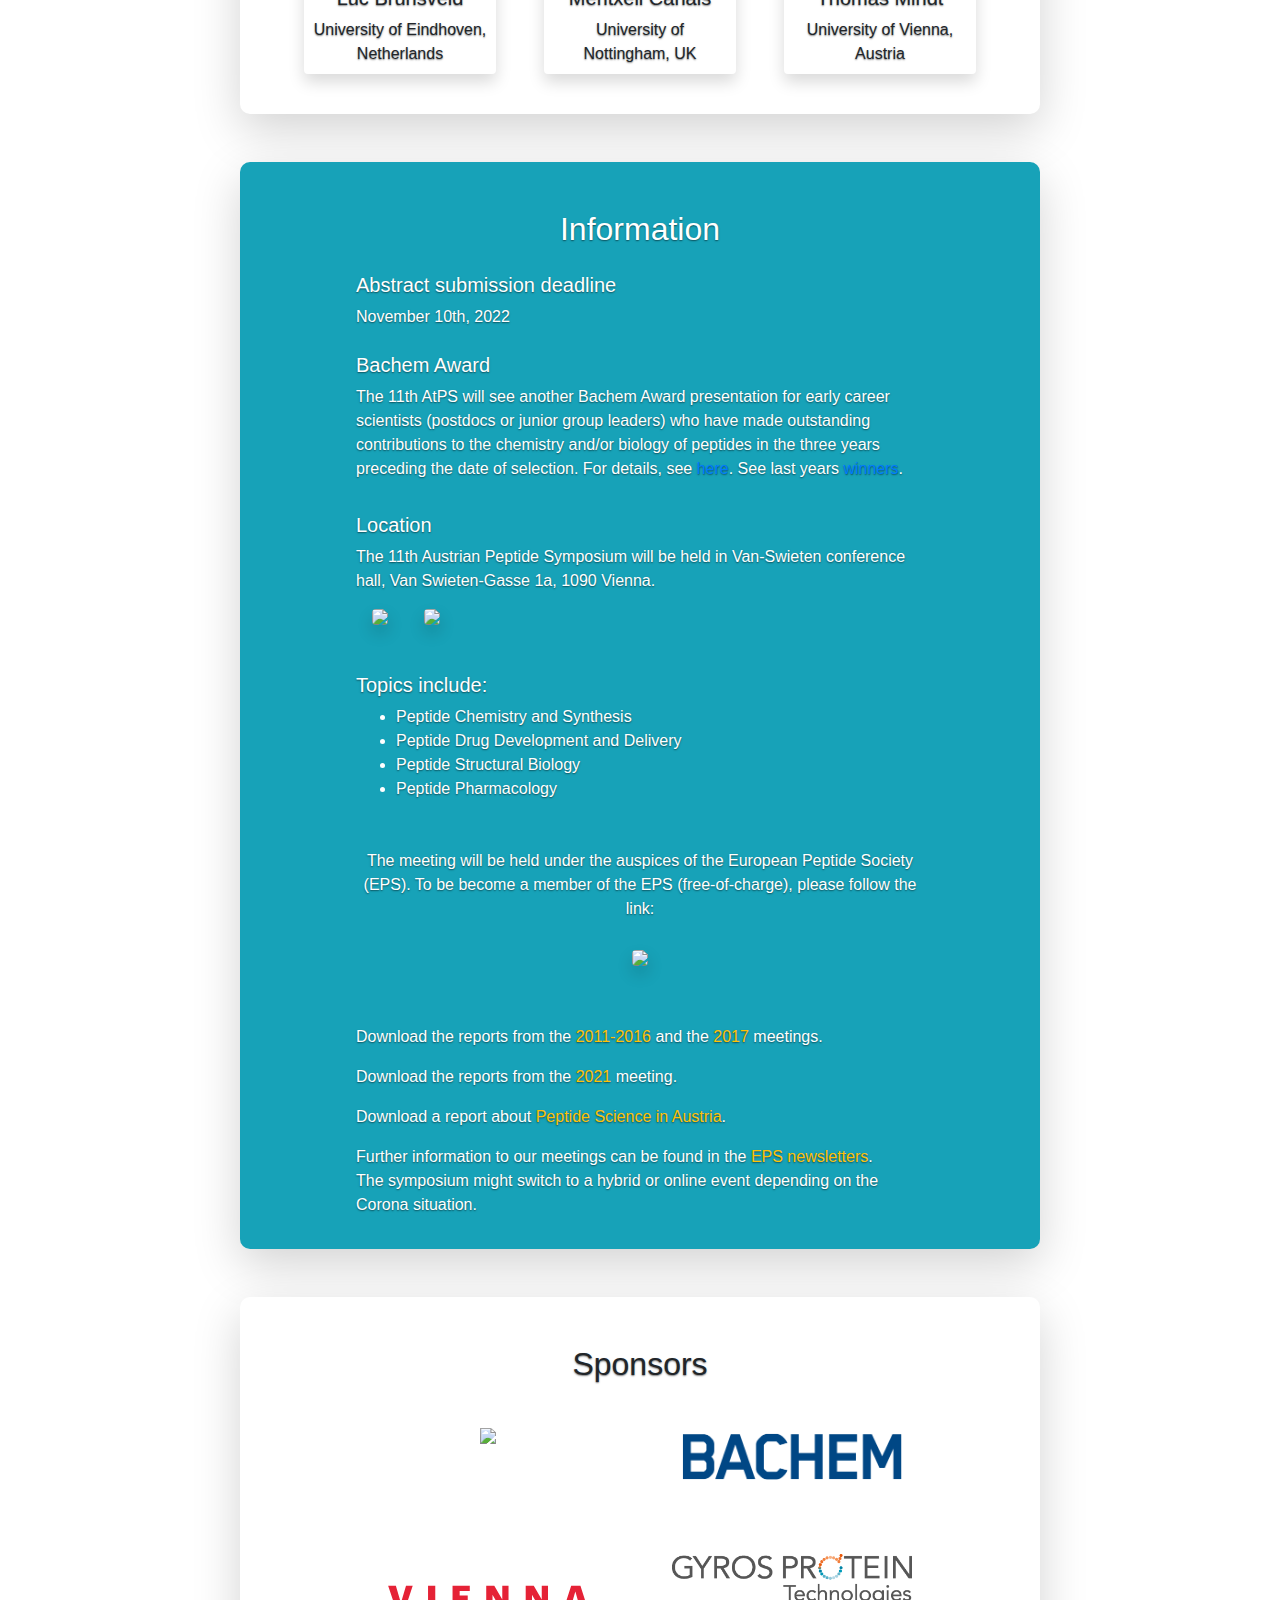
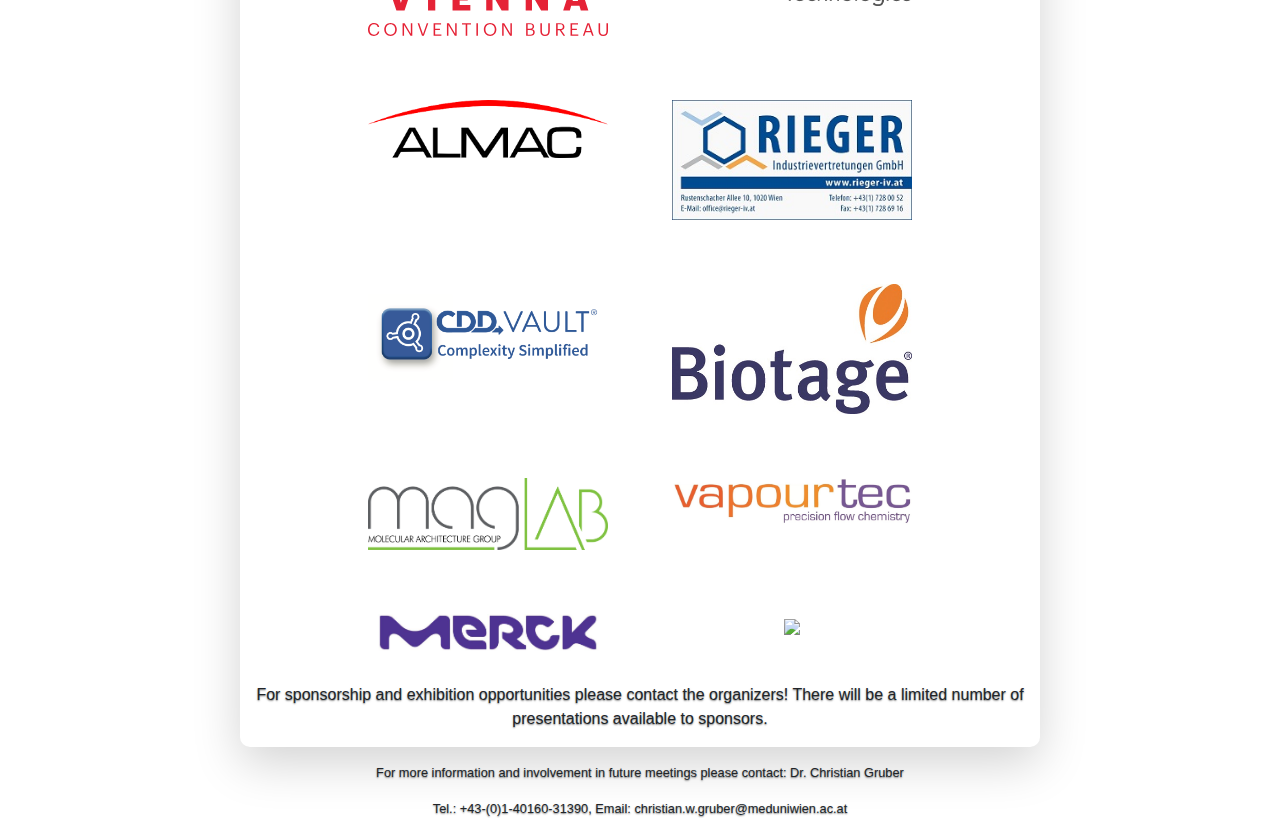
==== commit 4a5eb4a7: "Disable registration" ====
--- a/index.html
+++ b/index.html
@@ -35,10 +35,6 @@
           <p class="lead">Organized by the Austrian Peptide Community under the auspices of the European Peptide Society.</p>
           <p class="lead pt-5">1<sup>st</sup> of December 2022, Vienna </p>
           <div>
-	    <a class="btn btn-info mt-3 ml-2" href="register">Registration</a>
-	    <a class="btn btn-info mt-3 ml-2"
-	      href="https://payment.meduniwien.ac.at/peptidsymposium/">
-	      Fee Payment</a>
 	    <a class="btn btn-info mt-3 ml-2" href="files/program.pdf">Program</a>
           </div>
         </div>
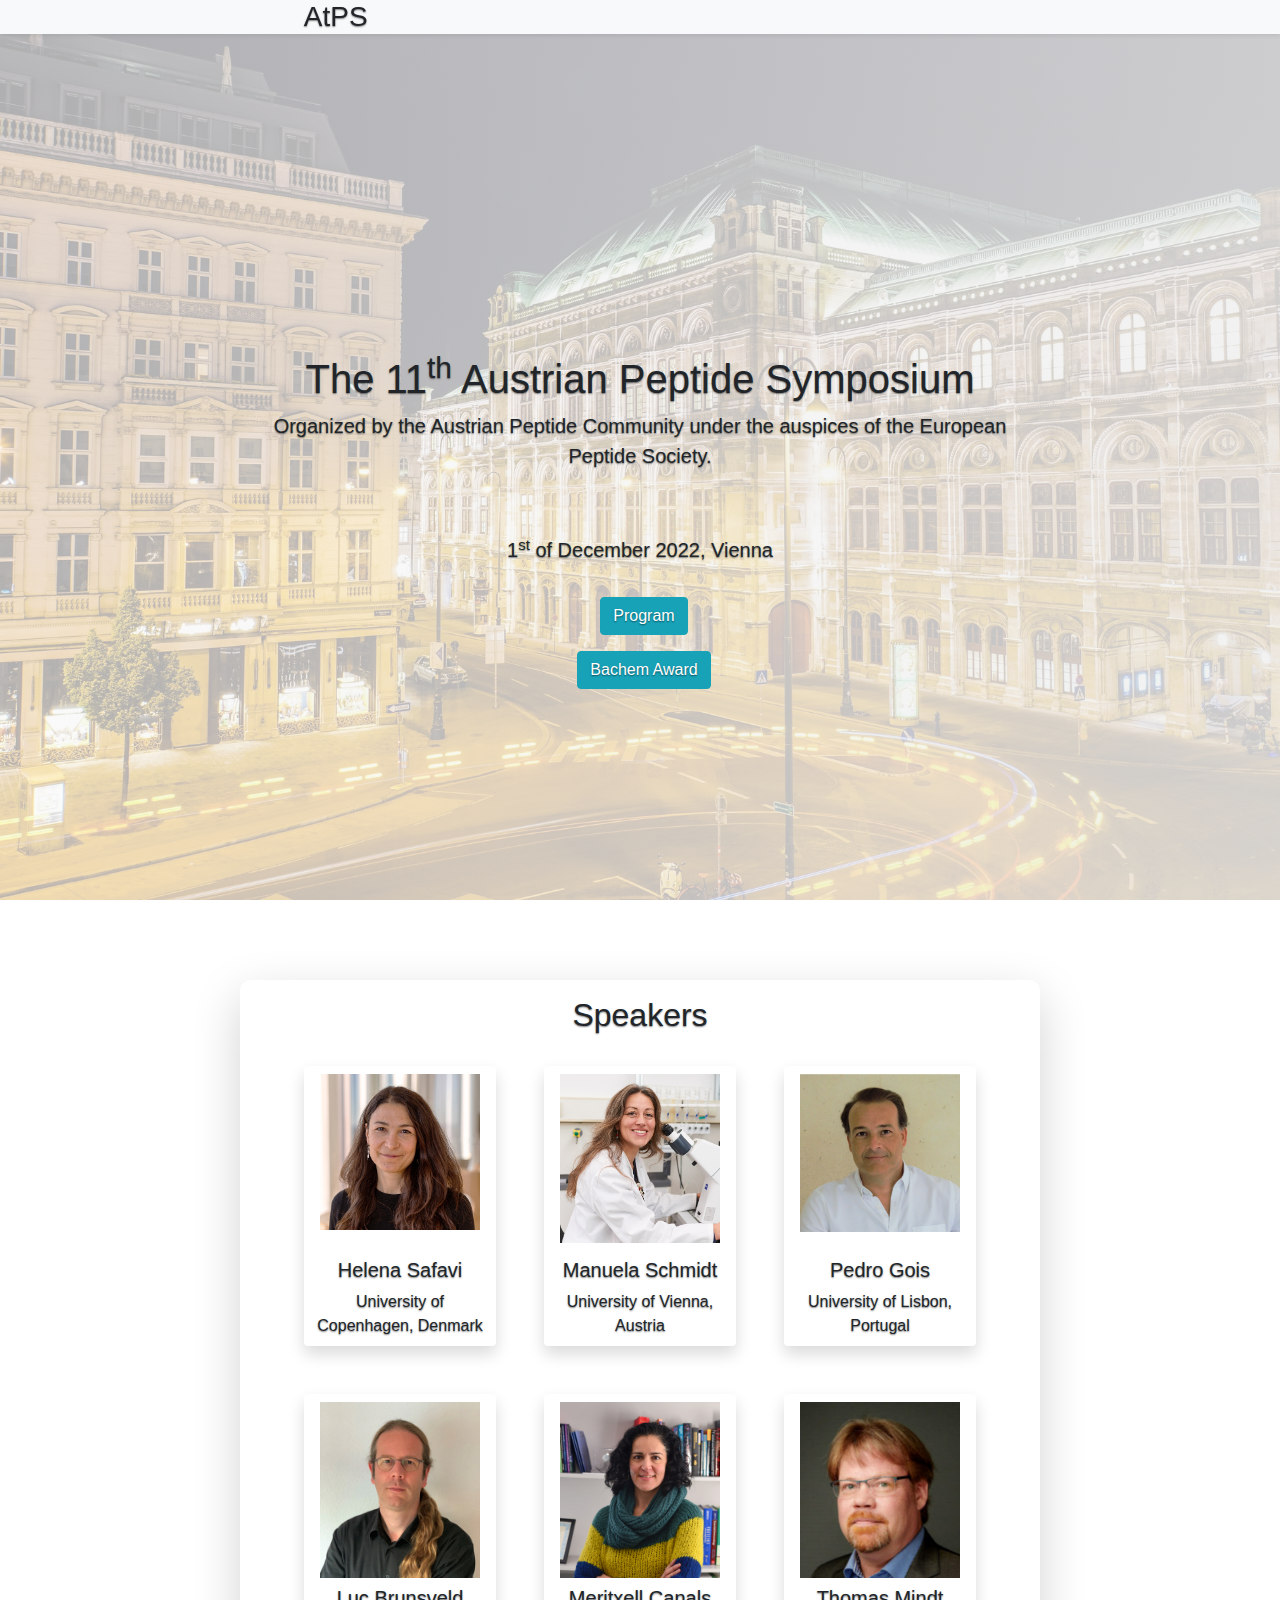
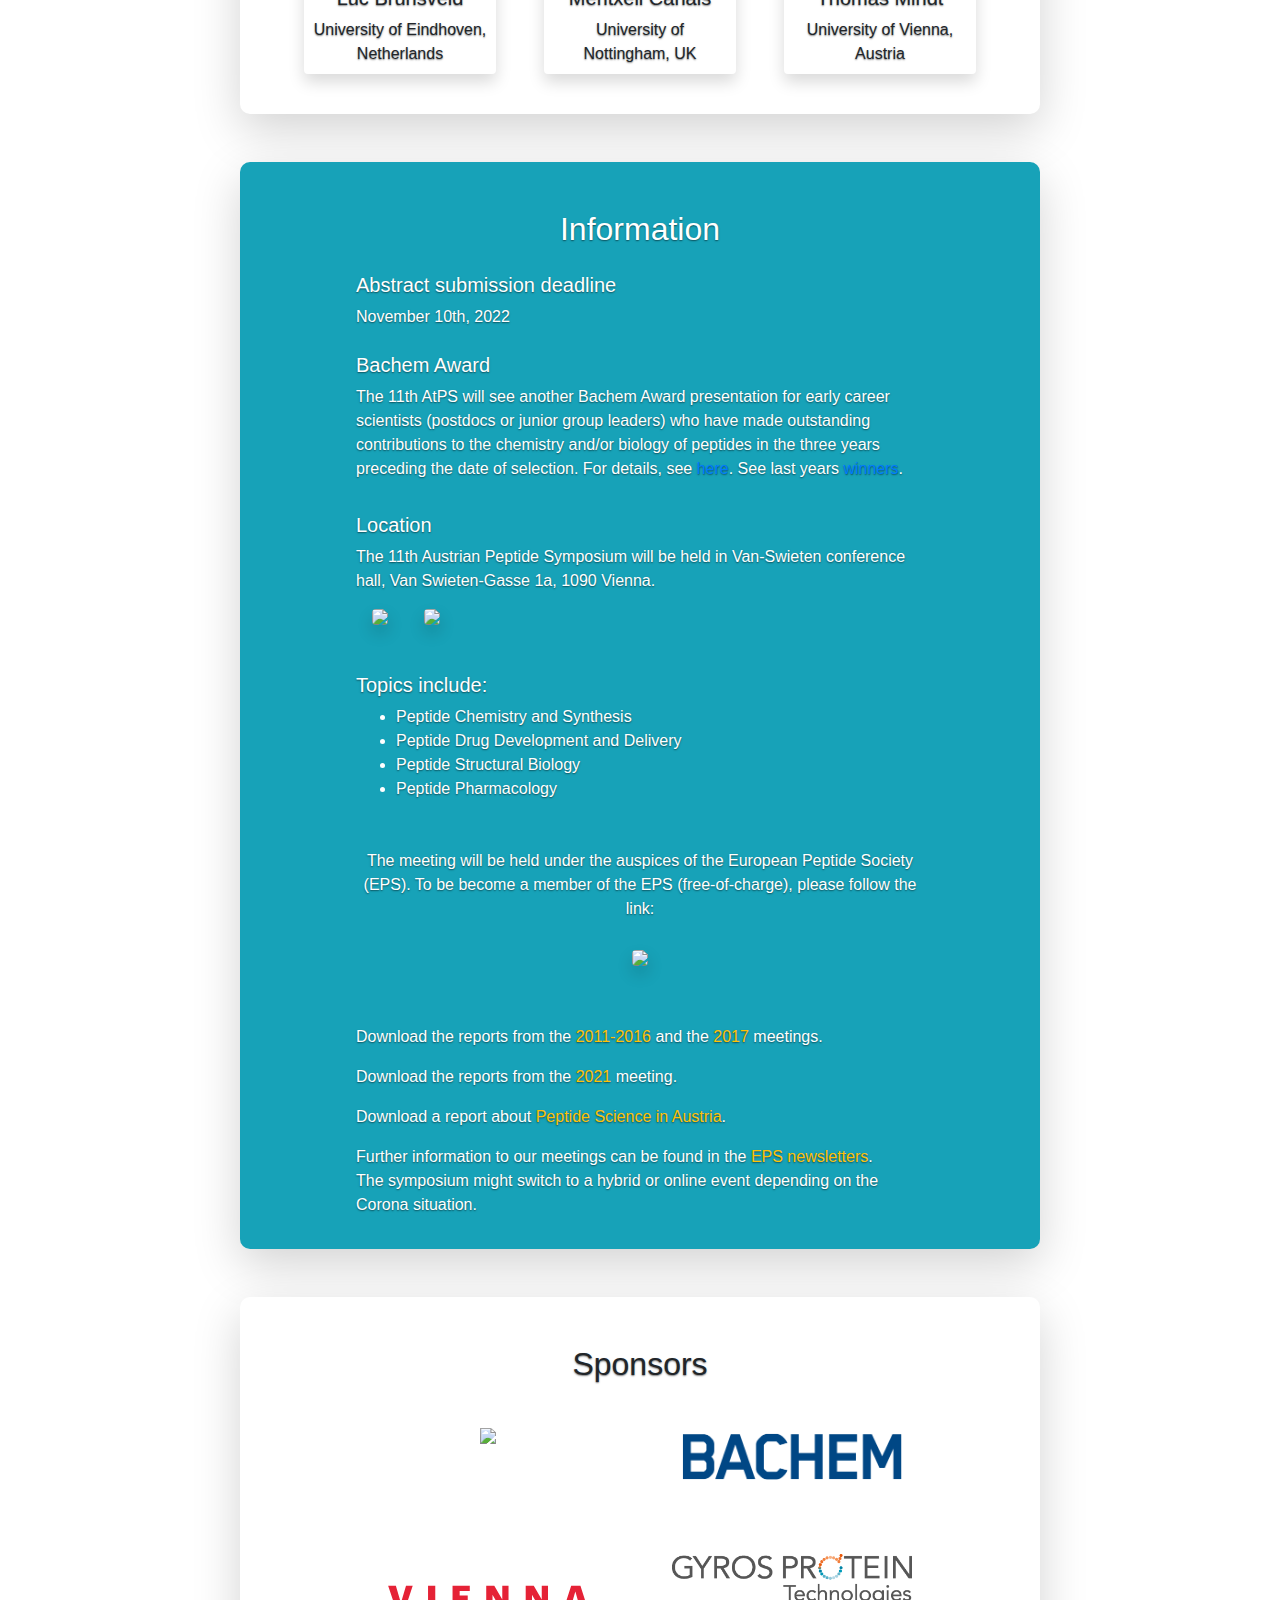
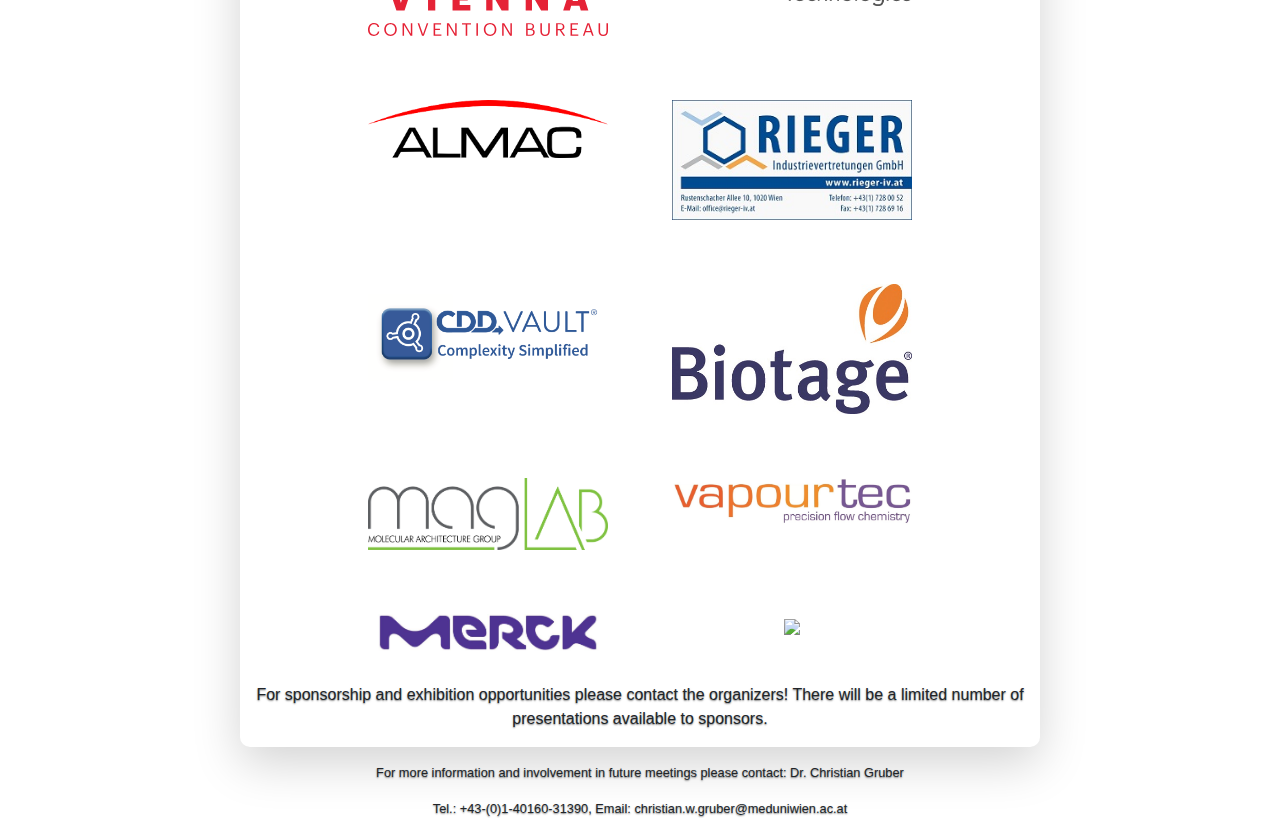
==== commit e81f4d54: "Update with Bachem award" ====
--- a/index.html
+++ b/index.html
@@ -35,7 +35,8 @@
           <p class="lead">Organized by the Austrian Peptide Community under the auspices of the European Peptide Society.</p>
           <p class="lead pt-5">1<sup>st</sup> of December 2022, Vienna </p>
           <div>
-	    <a class="btn btn-info mt-3 ml-2" href="files/program.pdf">Program</a>
+	    <a class="btn btn-info mt-3 ml-2" href="files/program.pdf">Program</a> <br />
+	    <a class="btn btn-info mt-3 ml-2" href="bachem-award">Bachem Award</a>
           </div>
         </div>
       </div>
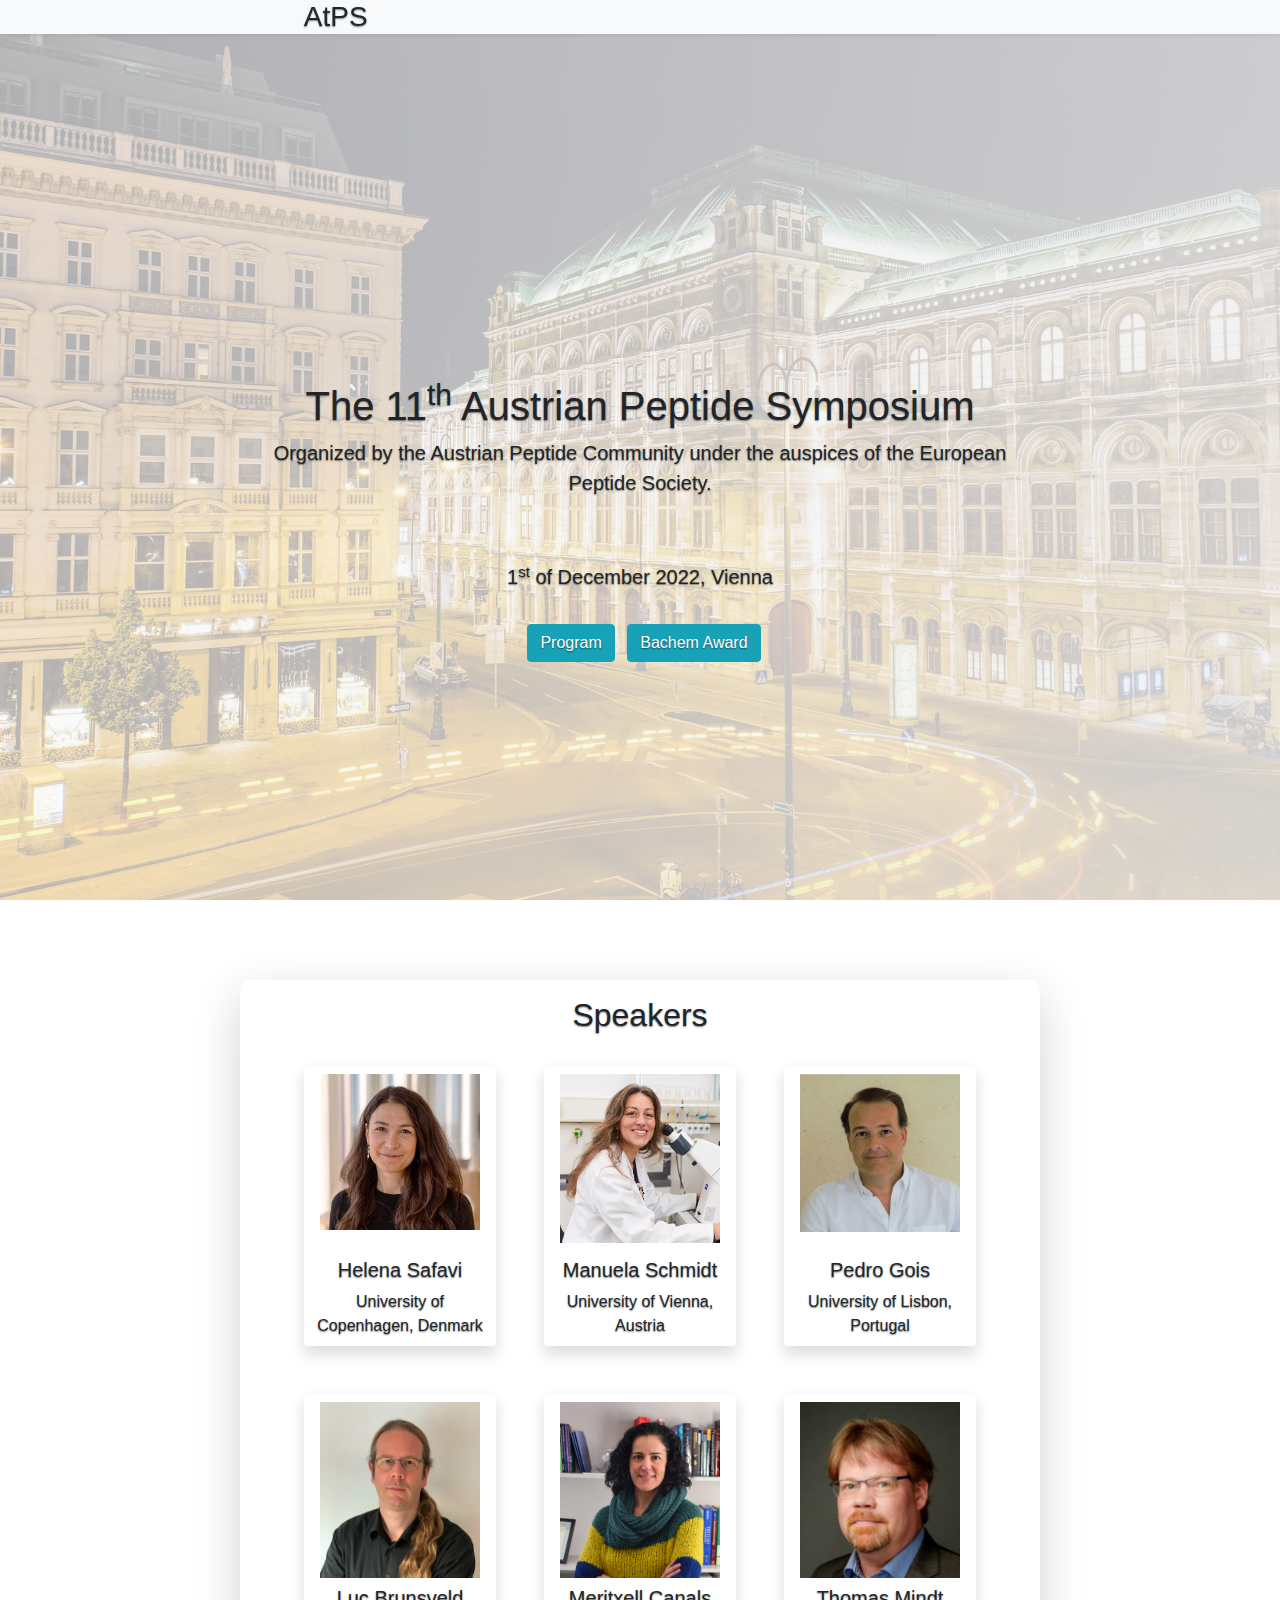
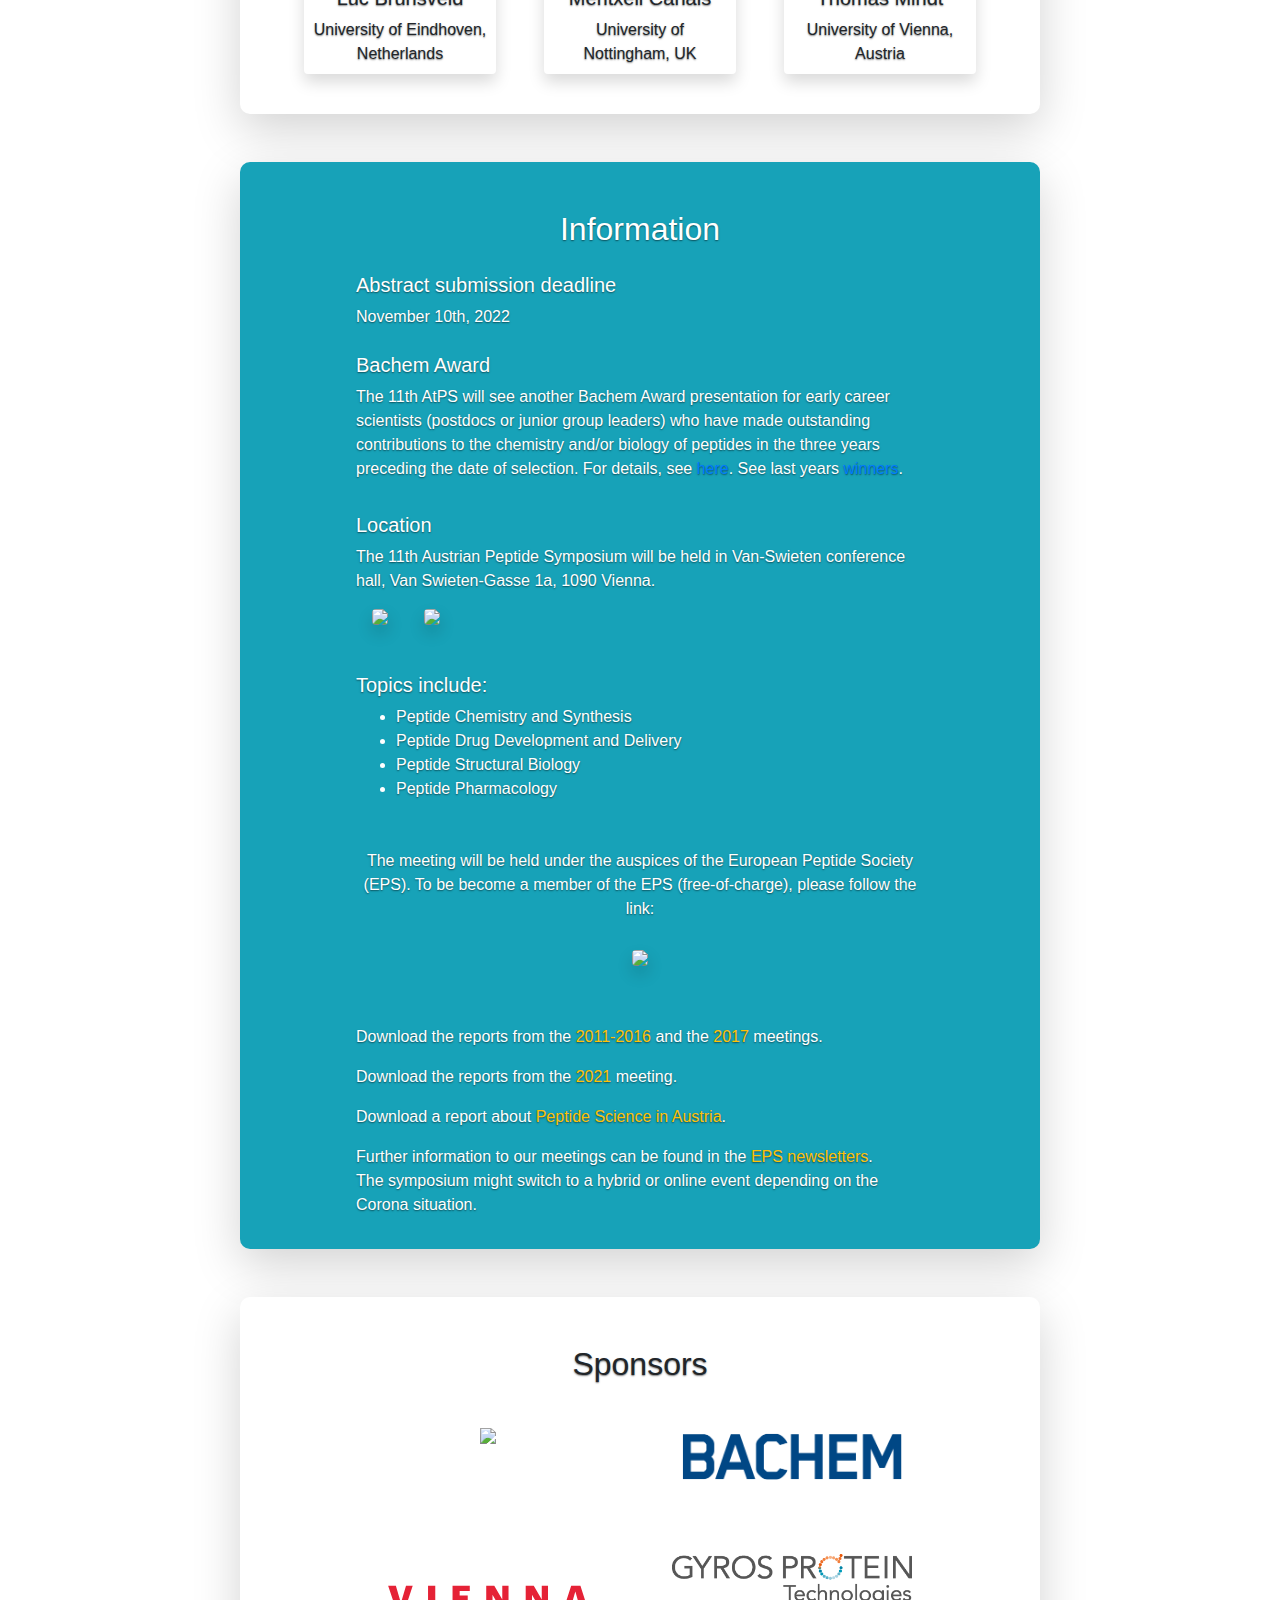
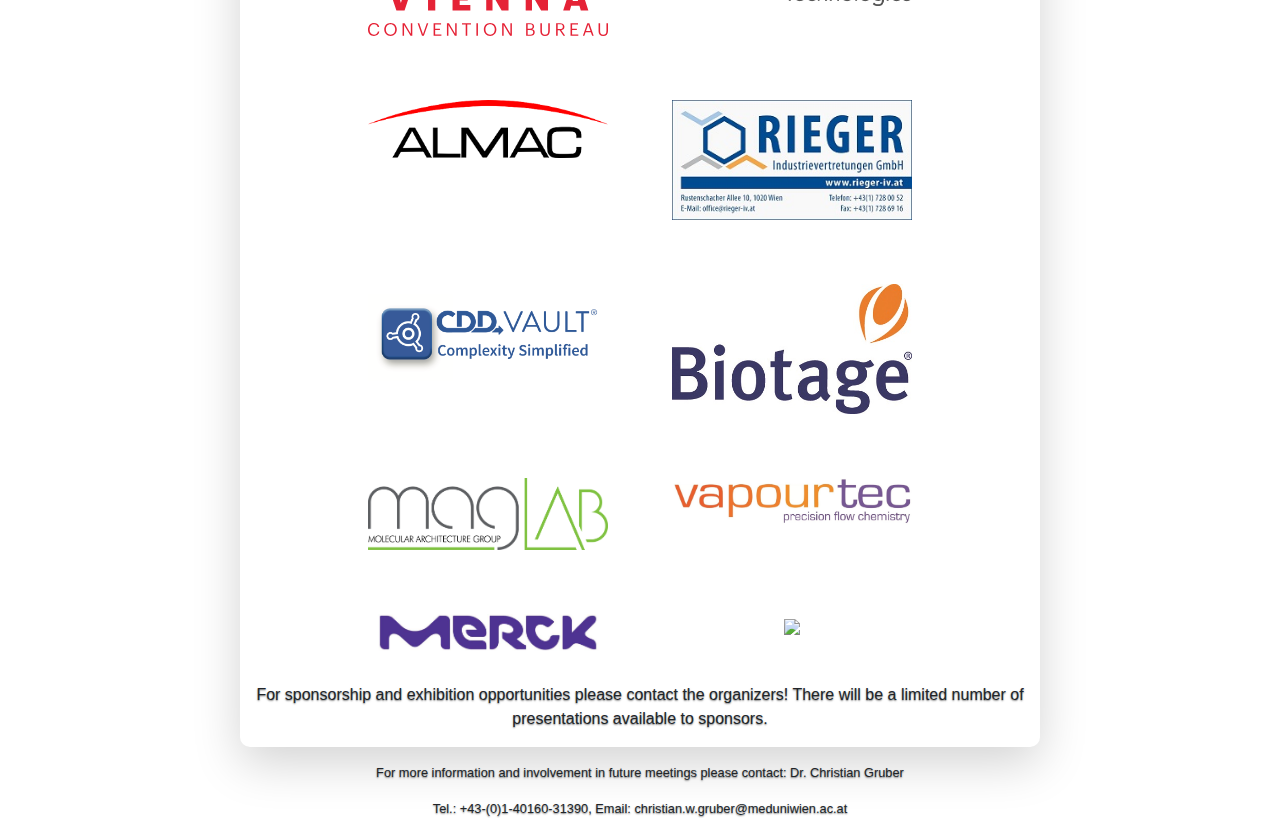
==== commit beeac3ed: "Update award" ====
--- a/index.html
+++ b/index.html
@@ -35,7 +35,7 @@
           <p class="lead">Organized by the Austrian Peptide Community under the auspices of the European Peptide Society.</p>
           <p class="lead pt-5">1<sup>st</sup> of December 2022, Vienna </p>
           <div>
-	    <a class="btn btn-info mt-3 ml-2" href="files/program.pdf">Program</a> <br />
+	    <a class="btn btn-info mt-3 ml-2" href="files/program.pdf">Program</a>
 	    <a class="btn btn-info mt-3 ml-2" href="bachem-award">Bachem Award</a>
           </div>
         </div>
